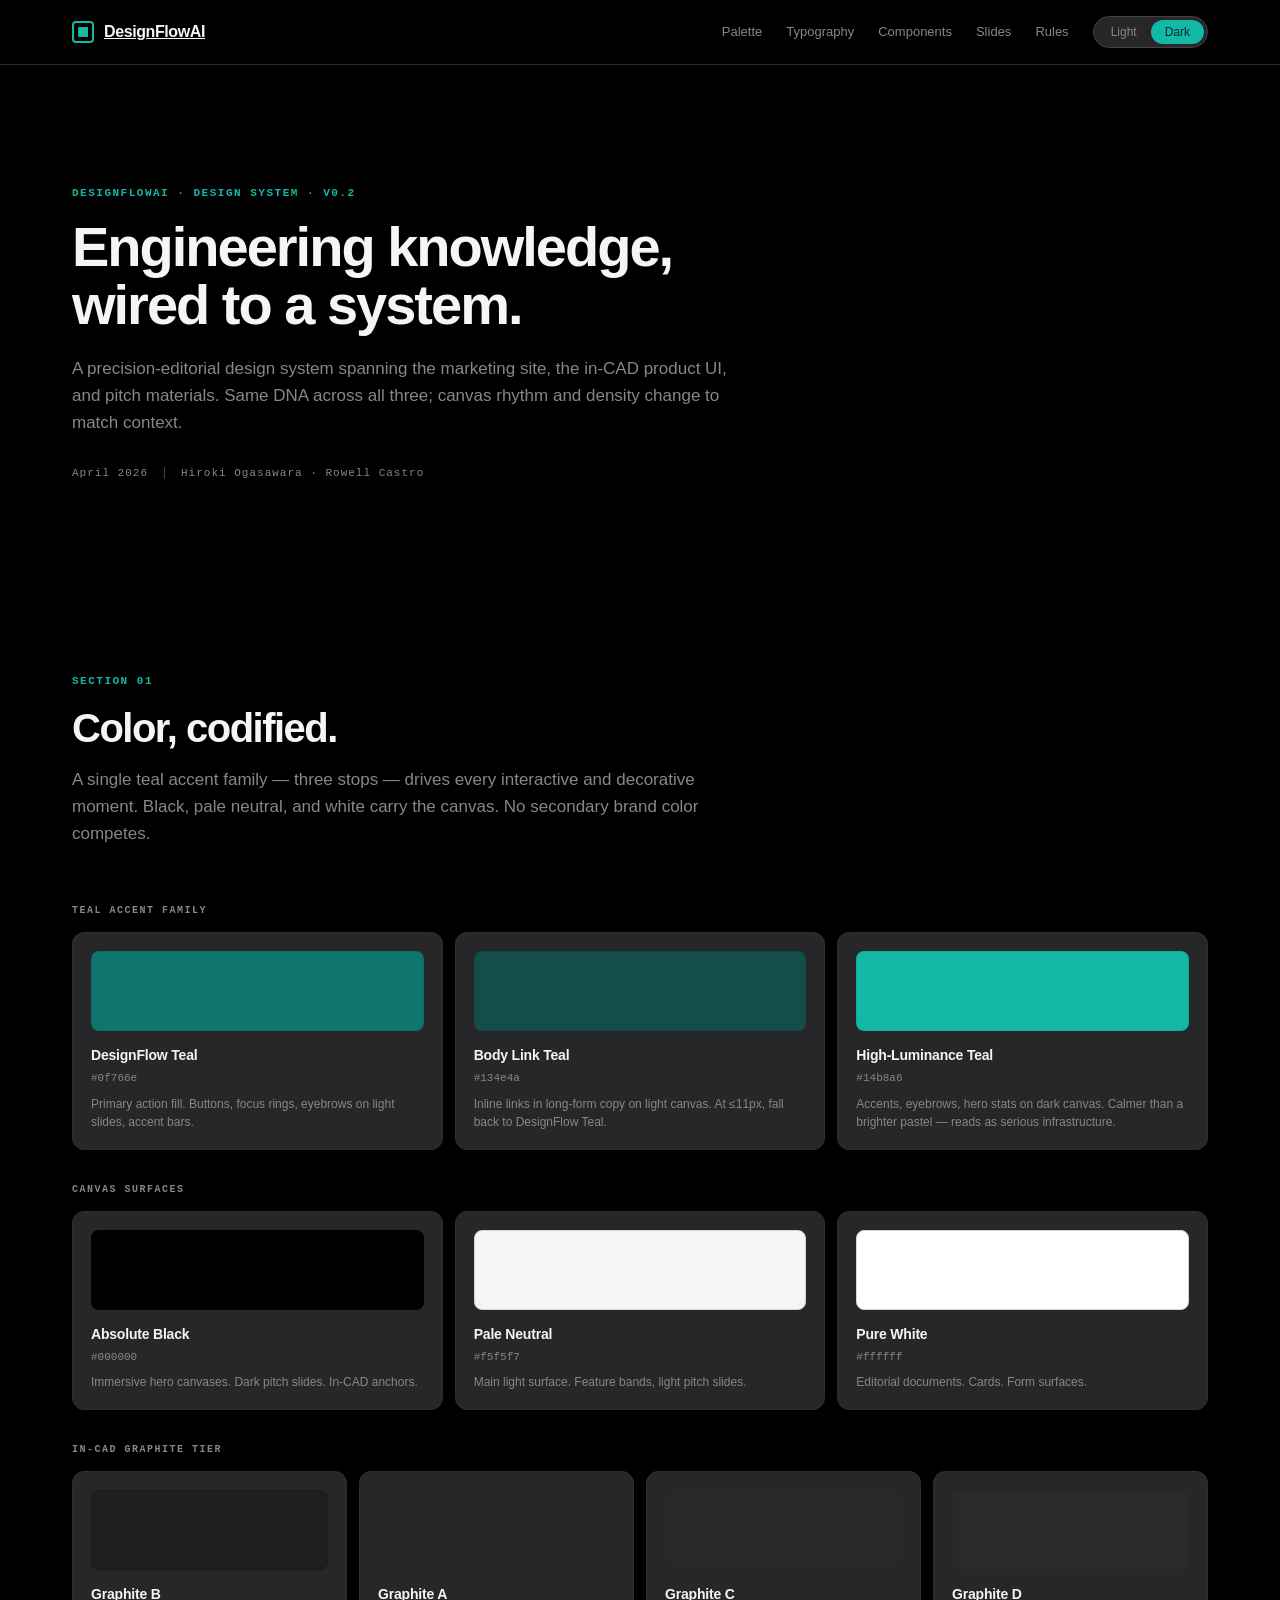
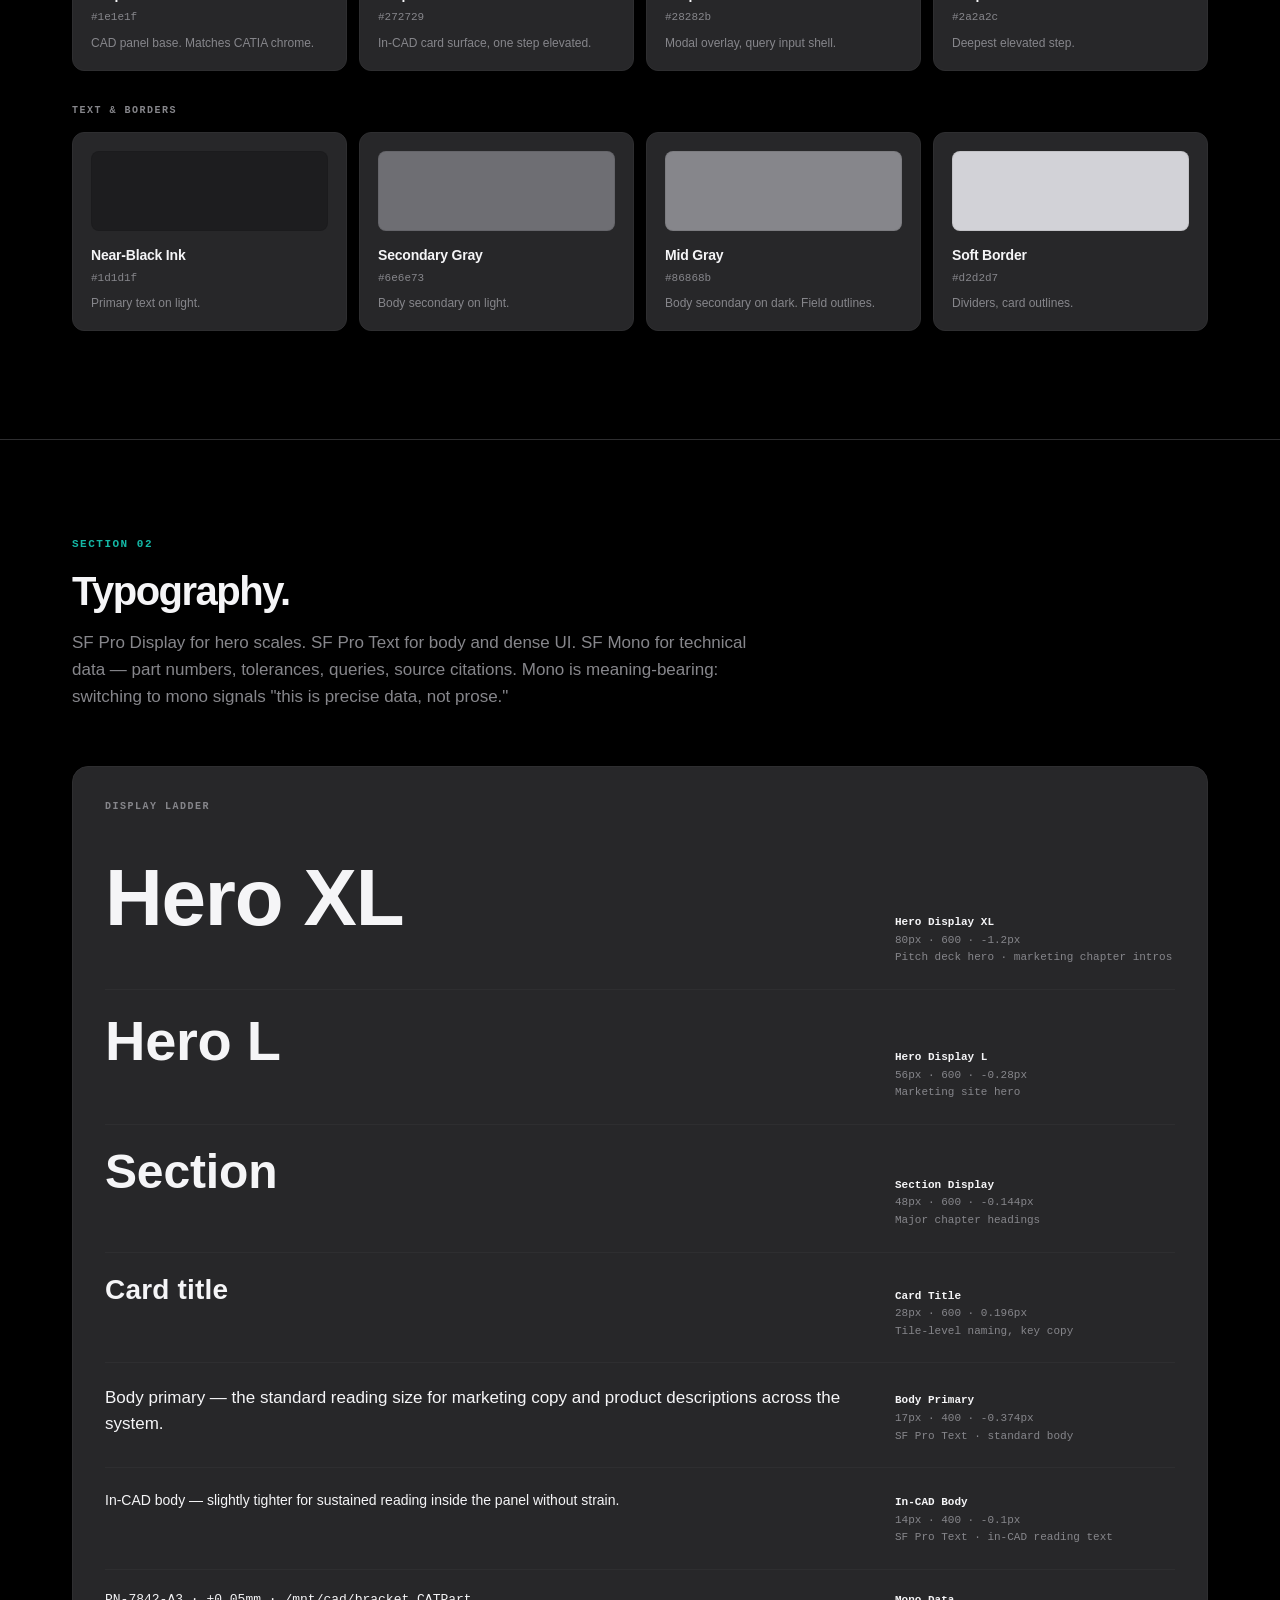
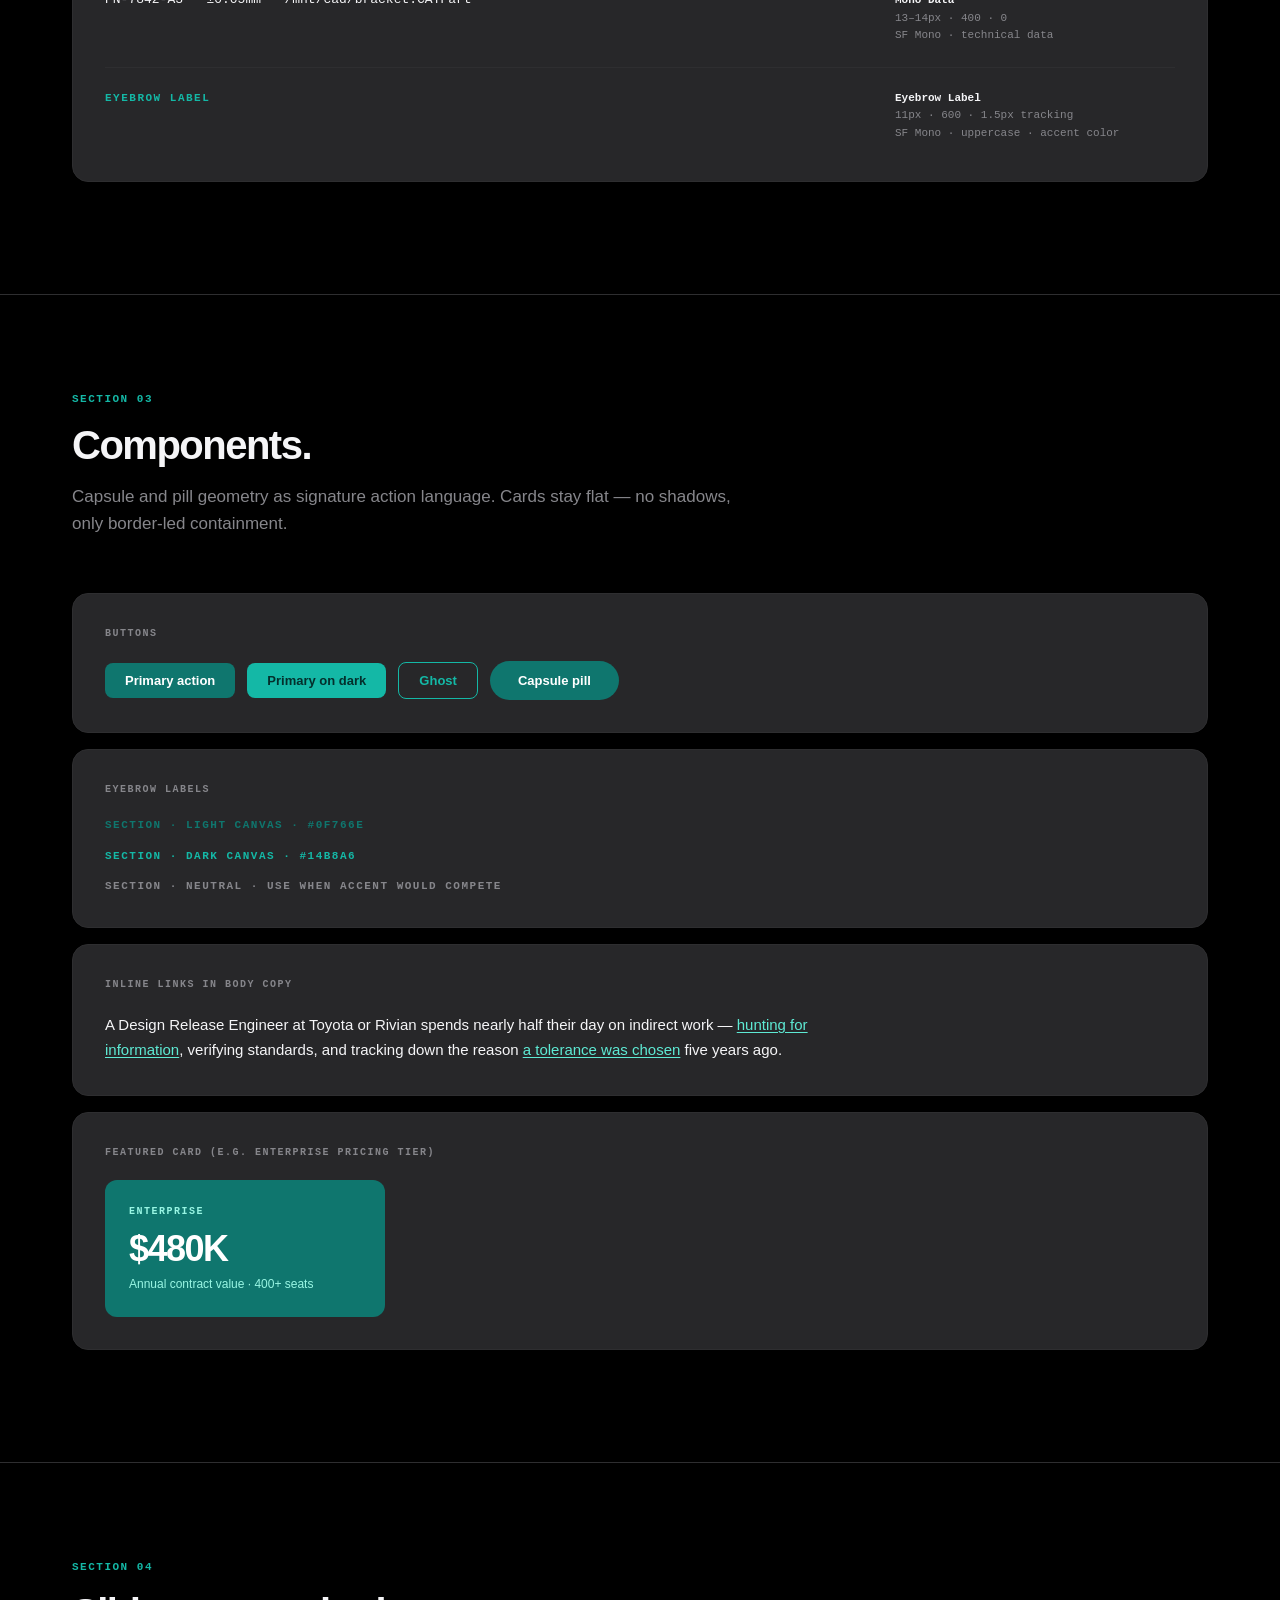
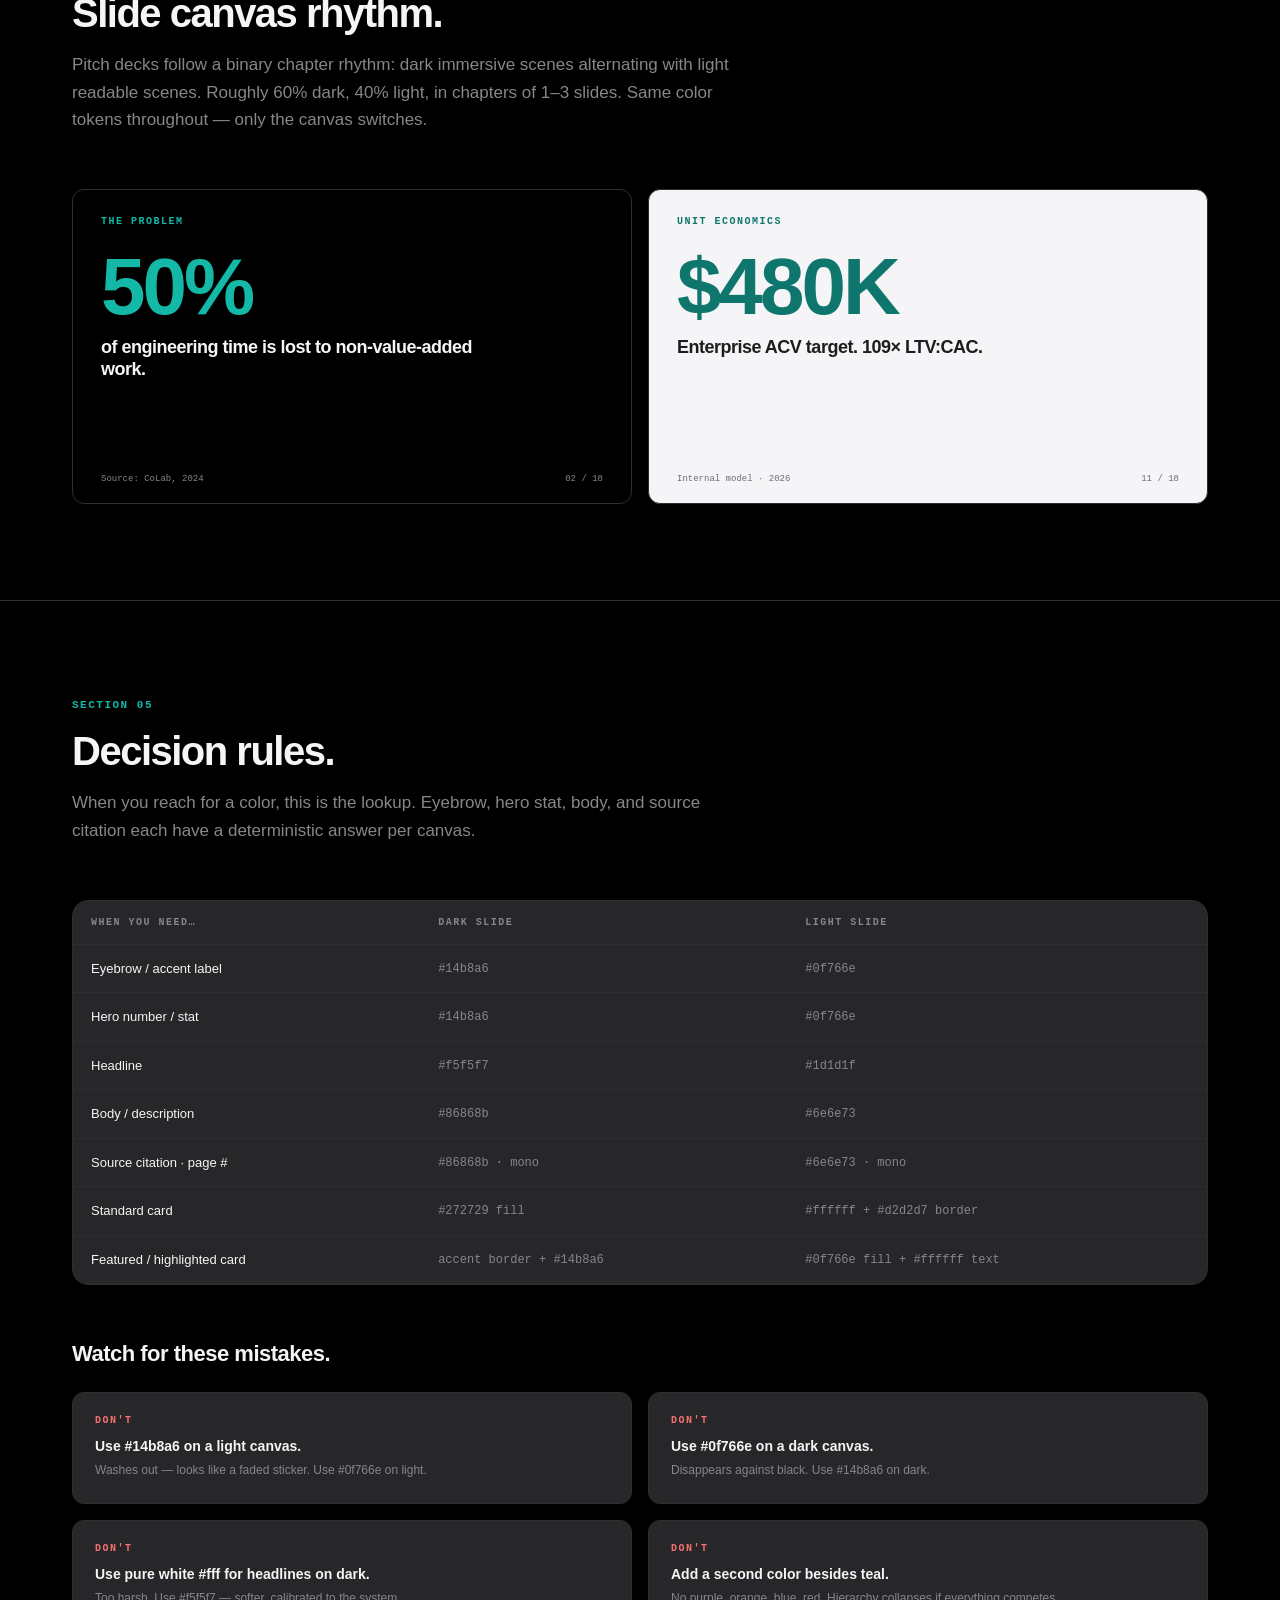
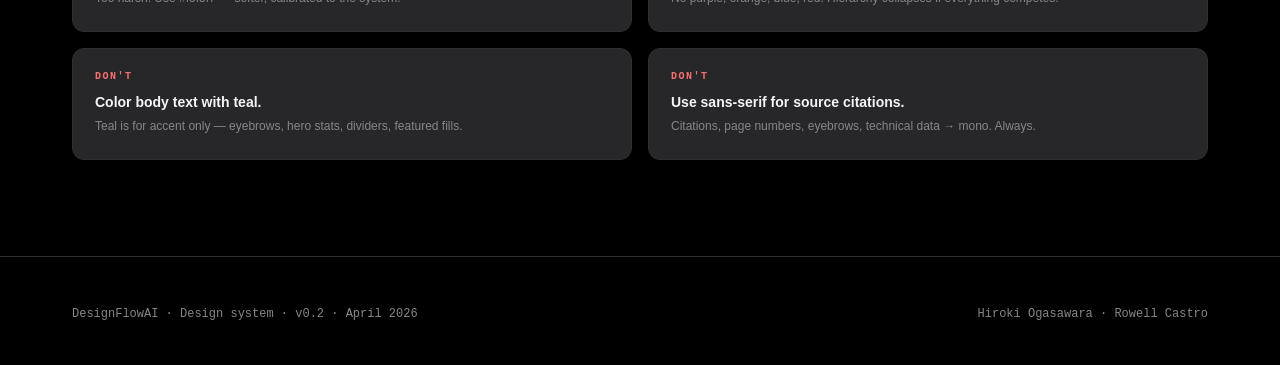
==== design.html @ 5eee9ee4 "design" ====
<!DOCTYPE html>
<html lang="en" data-theme="dark">
<head>
<meta charset="UTF-8" />
<meta name="viewport" content="width=device-width, initial-scale=1.0" />
<title>DesignFlowAI — Design System</title>
<meta name="description" content="DesignFlowAI design system v0.2 — color, typography, components." />
<style>
  /* ============================================================
     DESIGN TOKENS — all colors, fonts, surfaces in one place
     ============================================================ */
  :root {
    /* Teal accent family (locked April 2026) */
    --teal-primary: #0f766e;
    --teal-link:    #134e4a;
    --teal-high:    #14b8a6;
    --teal-deep:    #042f2c;  /* text on bright teal fills */
    --teal-tint:    #99f6e4;  /* sub-text on teal fills (dark mode) */
    --teal-tint-2:  #5eead4;  /* sub-text on teal fills (lighter) */

    /* Surfaces */
    --black:     #000000;
    --pale:      #f5f5f7;
    --white:     #ffffff;
    --ink:       #1d1d1f;

    /* Graphite tier (in-CAD, dark elevated surfaces) */
    --graphite-a: #272729;
    --graphite-b: #1e1e1f;
    --graphite-c: #28282b;
    --graphite-d: #2a2a2c;

    /* Neutrals */
    --gray-2: #6e6e73;
    --gray-3: #86868b;
    --gray-4: #d2d2d7;
    --gray-5: #424245;

    /* Status (in-CAD only) */
    --success: #16a34a;
    --warning: #d97706;
    --error:   #dc2626;

    /* Typography */
    --font-display: "SF Pro Display", "Inter", "Helvetica Neue", Helvetica, Arial, sans-serif;
    --font-text:    "SF Pro Text",    "Inter", "Helvetica Neue", Helvetica, Arial, sans-serif;
    --font-mono:    "SF Mono", "JetBrains Mono", ui-monospace, Menlo, Monaco, monospace;
  }

  /* ============================================================
     THEME — dark default, light when [data-theme="light"]
     Variables flip; everything else cascades automatically.
     ============================================================ */
  :root {
    --bg:          var(--black);
    --bg-card:     var(--graphite-a);
    --bg-elevated: var(--graphite-c);
    --text-primary:   var(--pale);
    --text-secondary: var(--gray-3);
    --text-tertiary:  #555555;
    --accent:      var(--teal-high);
    --accent-deep: var(--teal-deep);
    --border:      var(--gray-5);
    --border-soft: #2e2e30;
  }
  :root[data-theme="light"] {
    --bg:          var(--pale);
    --bg-card:     var(--white);
    --bg-elevated: var(--white);
    --text-primary:   var(--ink);
    --text-secondary: var(--gray-2);
    --text-tertiary:  #9a9a9f;
    --accent:      var(--teal-primary);
    --accent-deep: var(--white);
    --border:      var(--gray-4);
    --border-soft: #e5e5ea;
  }

  /* ============================================================
     RESET + BASE
     ============================================================ */
  * { box-sizing: border-box; margin: 0; padding: 0; }
  html { scroll-behavior: smooth; }
  body {
    font-family: var(--font-text);
    background: var(--bg);
    color: var(--text-primary);
    -webkit-font-smoothing: antialiased;
    -moz-osx-font-smoothing: grayscale;
    line-height: 1.5;
    transition: background 0.2s ease, color 0.2s ease;
  }

  /* ============================================================
     TOP NAV
     ============================================================ */
  .nav {
    position: sticky;
    top: 0;
    z-index: 50;
    background: var(--bg);
    border-bottom: 0.5px solid var(--border-soft);
    transition: background 0.2s ease, border-color 0.2s ease;
  }
  .nav-inner {
    max-width: 1200px;
    margin: 0 auto;
    padding: 16px 32px;
    display: flex;
    justify-content: space-between;
    align-items: center;
  }
  .brand {
    display: flex;
    align-items: center;
    gap: 10px;
    font-family: var(--font-display);
    font-size: 16px;
    font-weight: 600;
    color: var(--text-primary);
    letter-spacing: -0.4px;
  }
  .brand-mark {
    width: 22px;
    height: 22px;
    border: 2px solid var(--accent);
    border-radius: 4px;
    position: relative;
  }
  .brand-mark::after {
    content: "";
    position: absolute;
    inset: 4px;
    background: var(--accent);
    border-radius: 1px;
  }
  .nav-links {
    display: flex;
    gap: 24px;
    align-items: center;
  }
  .nav-link {
    font-size: 13px;
    font-weight: 500;
    color: var(--text-secondary);
    text-decoration: none;
    transition: color 0.15s ease;
  }
  .nav-link:hover { color: var(--text-primary); }

  /* Theme toggle pill */
  .theme-toggle {
    display: inline-flex;
    background: var(--bg-card);
    border: 0.5px solid var(--border);
    border-radius: 999px;
    padding: 3px;
    font-family: var(--font-text);
  }
  .theme-toggle button {
    padding: 5px 14px;
    font-size: 12px;
    font-weight: 500;
    font-family: inherit;
    background: transparent;
    border: 0;
    border-radius: 999px;
    color: var(--text-secondary);
    cursor: pointer;
    transition: background 0.15s ease, color 0.15s ease;
  }
  .theme-toggle button.active {
    background: var(--accent);
    color: var(--accent-deep);
  }

  /* ============================================================
     LAYOUT
     ============================================================ */
  .container {
    max-width: 1200px;
    margin: 0 auto;
    padding: 0 32px;
  }
  section {
    padding: 96px 0;
    border-bottom: 0.5px solid var(--border-soft);
  }
  section:last-of-type { border-bottom: 0; }

  /* ============================================================
     SECTION HEADERS
     ============================================================ */
  .eyebrow {
    font-family: var(--font-mono);
    font-size: 11px;
    font-weight: 600;
    letter-spacing: 1.5px;
    text-transform: uppercase;
    color: var(--accent);
    margin-bottom: 16px;
  }
  h1 {
    font-family: var(--font-display);
    font-size: 56px;
    font-weight: 600;
    line-height: 1.05;
    letter-spacing: -2px;
    color: var(--text-primary);
    margin-bottom: 20px;
  }
  h2 {
    font-family: var(--font-display);
    font-size: 40px;
    font-weight: 600;
    line-height: 1.1;
    letter-spacing: -1.5px;
    color: var(--text-primary);
    margin-bottom: 16px;
  }
  h3 {
    font-family: var(--font-display);
    font-size: 22px;
    font-weight: 600;
    line-height: 1.2;
    letter-spacing: -0.5px;
    color: var(--text-primary);
    margin-bottom: 12px;
  }
  .lede {
    font-size: 17px;
    line-height: 1.6;
    color: var(--text-secondary);
    max-width: 680px;
  }

  /* ============================================================
     HERO
     ============================================================ */
  .hero { padding: 120px 0 96px; }
  .hero-meta {
    display: flex;
    gap: 16px;
    align-items: center;
    margin-top: 28px;
    font-family: var(--font-mono);
    font-size: 11px;
    color: var(--text-secondary);
    letter-spacing: 1px;
  }
  .hero-meta-divider {
    width: 1px;
    height: 12px;
    background: var(--border);
  }

  /* ============================================================
     COLOR SWATCHES
     ============================================================ */
  .swatch-grid {
    display: grid;
    grid-template-columns: repeat(3, 1fr);
    gap: 12px;
    margin-bottom: 12px;
  }
  .swatch-grid.cols-2 { grid-template-columns: repeat(2, 1fr); }
  .swatch-grid.cols-4 { grid-template-columns: repeat(4, 1fr); }

  .swatch {
    border: 0.5px solid var(--border-soft);
    border-radius: 12px;
    padding: 18px;
    background: var(--bg-card);
  }
  .swatch-color {
    width: 100%;
    height: 80px;
    border-radius: 8px;
    margin-bottom: 14px;
    border: 0.5px solid rgba(0, 0, 0, 0.08);
  }
  .swatch-name {
    font-family: var(--font-display);
    font-size: 14px;
    font-weight: 600;
    color: var(--text-primary);
    margin-bottom: 4px;
    letter-spacing: -0.2px;
  }
  .swatch-hex {
    font-family: var(--font-mono);
    font-size: 11px;
    color: var(--text-secondary);
    margin-bottom: 8px;
  }
  .swatch-role {
    font-size: 12px;
    color: var(--text-secondary);
    line-height: 1.5;
  }

  .swatch-group-label {
    font-family: var(--font-mono);
    font-size: 10px;
    font-weight: 600;
    letter-spacing: 1.5px;
    color: var(--text-secondary);
    text-transform: uppercase;
    margin: 32px 0 14px;
  }
  .swatch-group-label:first-of-type { margin-top: 0; }

  /* ============================================================
     TYPOGRAPHY LADDER
     ============================================================ */
  .type-row {
    display: grid;
    grid-template-columns: 1fr 280px;
    gap: 32px;
    align-items: baseline;
    padding: 22px 0;
    border-bottom: 0.5px solid var(--border-soft);
  }
  .type-row:last-child { border-bottom: 0; }
  .type-sample {
    font-family: var(--font-display);
    color: var(--text-primary);
    line-height: 1.05;
  }
  .type-sample.text-family { font-family: var(--font-text); line-height: 1.5; }
  .type-sample.mono { font-family: var(--font-mono); }
  .type-meta {
    font-family: var(--font-mono);
    font-size: 11px;
    color: var(--text-secondary);
    line-height: 1.6;
  }
  .type-meta strong {
    color: var(--text-primary);
    font-weight: 600;
  }

  /* ============================================================
     COMPONENT EXAMPLES
     ============================================================ */
  .demo-card {
    background: var(--bg-card);
    border: 0.5px solid var(--border-soft);
    border-radius: 16px;
    padding: 32px;
    margin-bottom: 16px;
  }
  .demo-label {
    font-family: var(--font-mono);
    font-size: 10px;
    font-weight: 600;
    letter-spacing: 1.5px;
    color: var(--text-secondary);
    text-transform: uppercase;
    margin-bottom: 20px;
  }

  /* Buttons */
  .btn-row {
    display: flex;
    gap: 12px;
    flex-wrap: wrap;
    align-items: center;
  }
  .btn {
    font-family: var(--font-text);
    font-size: 13px;
    font-weight: 600;
    padding: 10px 20px;
    border-radius: 8px;
    border: 0;
    cursor: pointer;
    transition: opacity 0.15s ease, transform 0.1s ease;
  }
  .btn:active { transform: scale(0.98); }
  .btn-primary {
    background: var(--teal-primary);
    color: var(--white);
  }
  .btn-primary-dark {
    background: var(--teal-high);
    color: var(--teal-deep);
  }
  .btn-ghost {
    background: transparent;
    color: var(--accent);
    border: 1px solid var(--accent);
  }
  .btn-pill {
    background: var(--teal-primary);
    color: var(--white);
    border-radius: 999px;
    padding: 12px 28px;
  }

  /* Eyebrow examples */
  .eyebrow-demo {
    font-family: var(--font-mono);
    font-size: 11px;
    font-weight: 600;
    letter-spacing: 1.5px;
    text-transform: uppercase;
  }

  /* Link examples */
  .link-demo {
    color: var(--teal-link);
    text-decoration: underline;
    text-decoration-thickness: 1px;
    text-underline-offset: 2px;
  }
  :root[data-theme="dark"] .link-demo {
    color: var(--teal-tint-2);
  }

  /* Featured card */
  .feature-card {
    background: var(--teal-primary);
    color: var(--white);
    border-radius: 12px;
    padding: 24px;
  }
  .feature-card .feature-card-label {
    font-family: var(--font-mono);
    font-size: 10px;
    font-weight: 600;
    letter-spacing: 1.5px;
    color: var(--teal-tint);
    margin-bottom: 12px;
    text-transform: uppercase;
  }
  .feature-card .feature-card-stat {
    font-family: var(--font-display);
    font-size: 36px;
    font-weight: 600;
    letter-spacing: -1.5px;
    line-height: 1;
    margin-bottom: 8px;
  }
  .feature-card .feature-card-sub {
    font-size: 12px;
    color: var(--teal-tint);
  }

  /* ============================================================
     SLIDE TEMPLATES (mini 16:9 mockups)
     ============================================================ */
  .slide-grid {
    display: grid;
    grid-template-columns: 1fr 1fr;
    gap: 16px;
  }
  .slide {
    aspect-ratio: 16 / 9;
    border-radius: 12px;
    padding: 24px 28px;
    position: relative;
    box-sizing: border-box;
    border: 0.5px solid var(--border-soft);
  }
  .slide-dark { background: var(--black); }
  .slide-light { background: var(--pale); }
  .slide-eyebrow {
    font-family: var(--font-mono);
    font-size: 10px;
    font-weight: 600;
    letter-spacing: 1.5px;
    text-transform: uppercase;
  }
  .slide-dark .slide-eyebrow { color: var(--teal-high); }
  .slide-light .slide-eyebrow { color: var(--teal-primary); }
  .slide-stat {
    font-family: var(--font-display);
    font-size: 80px;
    font-weight: 600;
    letter-spacing: -3px;
    line-height: 1;
    margin: 18px 0 0;
  }
  .slide-dark .slide-stat { color: var(--teal-high); }
  .slide-light .slide-stat { color: var(--teal-primary); }
  .slide-headline {
    font-family: var(--font-display);
    font-size: 18px;
    font-weight: 600;
    letter-spacing: -0.5px;
    line-height: 1.2;
    margin-top: 10px;
    max-width: 75%;
  }
  .slide-dark .slide-headline { color: var(--pale); }
  .slide-light .slide-headline { color: var(--ink); }
  .slide-source {
    position: absolute;
    bottom: 16px;
    left: 28px;
    font-family: var(--font-mono);
    font-size: 9px;
  }
  .slide-page {
    position: absolute;
    bottom: 16px;
    right: 28px;
    font-family: var(--font-mono);
    font-size: 9px;
  }
  .slide-dark .slide-source, .slide-dark .slide-page { color: var(--gray-3); }
  .slide-light .slide-source, .slide-light .slide-page { color: var(--gray-2); }

  /* ============================================================
     RULES TABLE
     ============================================================ */
  .rules-table {
    width: 100%;
    border-collapse: collapse;
    font-size: 13px;
  }
  .rules-table th, .rules-table td {
    text-align: left;
    padding: 14px 18px;
    border-bottom: 0.5px solid var(--border-soft);
  }
  .rules-table th {
    font-family: var(--font-mono);
    font-size: 10px;
    font-weight: 600;
    letter-spacing: 1.5px;
    text-transform: uppercase;
    color: var(--text-secondary);
  }
  .rules-table td {
    color: var(--text-primary);
  }
  .rules-table .mono-cell {
    font-family: var(--font-mono);
    font-size: 12px;
    color: var(--text-secondary);
  }

  /* ============================================================
     DOS / DONTS
     ============================================================ */
  .rules-grid {
    display: grid;
    grid-template-columns: 1fr 1fr;
    gap: 16px;
  }
  .rule-card {
    background: var(--bg-card);
    border: 0.5px solid var(--border-soft);
    border-radius: 12px;
    padding: 20px 22px;
  }
  .rule-card .rule-tag {
    font-family: var(--font-mono);
    font-size: 10px;
    font-weight: 600;
    letter-spacing: 1.5px;
    text-transform: uppercase;
    margin-bottom: 8px;
  }
  .rule-card.do .rule-tag { color: var(--teal-primary); }
  :root[data-theme="dark"] .rule-card.do .rule-tag { color: var(--teal-high); }
  .rule-card.dont .rule-tag { color: #dc2626; }
  :root[data-theme="dark"] .rule-card.dont .rule-tag { color: #f87171; }
  .rule-card p {
    color: var(--text-primary);
    font-size: 14px;
    line-height: 1.5;
    font-weight: 600;
    margin-bottom: 4px;
  }
  .rule-card .rule-detail {
    color: var(--text-secondary);
    font-size: 12px;
    line-height: 1.5;
    font-weight: 400;
  }

  /* ============================================================
     FOOTER
     ============================================================ */
  footer {
    padding: 48px 0;
    border-top: 0.5px solid var(--border-soft);
    margin-top: 0;
  }
  .footer-row {
    display: flex;
    justify-content: space-between;
    align-items: center;
    font-size: 12px;
    color: var(--text-secondary);
    font-family: var(--font-mono);
  }

  /* ============================================================
     RESPONSIVE
     ============================================================ */
  @media (max-width: 720px) {
    h1 { font-size: 36px; letter-spacing: -1.2px; }
    h2 { font-size: 28px; letter-spacing: -1px; }
    .container { padding: 0 20px; }
    section { padding: 64px 0; }
    .hero { padding: 64px 0; }
    .nav-links { display: none; }
    .swatch-grid, .swatch-grid.cols-4 { grid-template-columns: repeat(2, 1fr); }
    .type-row { grid-template-columns: 1fr; gap: 8px; }
    .slide-grid { grid-template-columns: 1fr; }
    .rules-grid { grid-template-columns: 1fr; }
  }
</style>
</head>
<body>

<!-- =========================================================
     NAV
     ========================================================= -->
<nav class="nav">
  <div class="nav-inner">
    <a href="#" class="brand">
      <span class="brand-mark"></span>
      <span>DesignFlowAI</span>
    </a>
    <div class="nav-links">
      <a href="#palette" class="nav-link">Palette</a>
      <a href="#typography" class="nav-link">Typography</a>
      <a href="#components" class="nav-link">Components</a>
      <a href="#slides" class="nav-link">Slides</a>
      <a href="#rules" class="nav-link">Rules</a>
      <div class="theme-toggle" role="tablist" aria-label="Theme">
        <button id="btn-light" type="button" aria-label="Light theme">Light</button>
        <button id="btn-dark" type="button" class="active" aria-label="Dark theme">Dark</button>
      </div>
    </div>
  </div>
</nav>

<!-- =========================================================
     HERO
     ========================================================= -->
<header class="hero">
  <div class="container">
    <div class="eyebrow">DesignFlowAI · Design system · v0.2</div>
    <h1>Engineering knowledge,<br />wired to a system.</h1>
    <p class="lede">A precision-editorial design system spanning the marketing site, the in-CAD product UI, and pitch materials. Same DNA across all three; canvas rhythm and density change to match context.</p>
    <div class="hero-meta">
      <span>April 2026</span>
      <span class="hero-meta-divider"></span>
      <span>Hiroki Ogasawara · Rowell Castro</span>
    </div>
  </div>
</header>

<!-- =========================================================
     PALETTE
     ========================================================= -->
<section id="palette">
  <div class="container">
    <div class="eyebrow">Section 01</div>
    <h2>Color, codified.</h2>
    <p class="lede" style="margin-bottom: 56px;">A single teal accent family — three stops — drives every interactive and decorative moment. Black, pale neutral, and white carry the canvas. No secondary brand color competes.</p>

    <div class="swatch-group-label">Teal accent family</div>
    <div class="swatch-grid">
      <div class="swatch">
        <div class="swatch-color" style="background: #0f766e;"></div>
        <div class="swatch-name">DesignFlow Teal</div>
        <div class="swatch-hex">#0f766e</div>
        <div class="swatch-role">Primary action fill. Buttons, focus rings, eyebrows on light slides, accent bars.</div>
      </div>
      <div class="swatch">
        <div class="swatch-color" style="background: #134e4a;"></div>
        <div class="swatch-name">Body Link Teal</div>
        <div class="swatch-hex">#134e4a</div>
        <div class="swatch-role">Inline links in long-form copy on light canvas. At ≤11px, fall back to DesignFlow Teal.</div>
      </div>
      <div class="swatch">
        <div class="swatch-color" style="background: #14b8a6;"></div>
        <div class="swatch-name">High-Luminance Teal</div>
        <div class="swatch-hex">#14b8a6</div>
        <div class="swatch-role">Accents, eyebrows, hero stats on dark canvas. Calmer than a brighter pastel — reads as serious infrastructure.</div>
      </div>
    </div>

    <div class="swatch-group-label">Canvas surfaces</div>
    <div class="swatch-grid">
      <div class="swatch">
        <div class="swatch-color" style="background: #000000;"></div>
        <div class="swatch-name">Absolute Black</div>
        <div class="swatch-hex">#000000</div>
        <div class="swatch-role">Immersive hero canvases. Dark pitch slides. In-CAD anchors.</div>
      </div>
      <div class="swatch">
        <div class="swatch-color" style="background: #f5f5f7; border: 0.5px solid #d2d2d7;"></div>
        <div class="swatch-name">Pale Neutral</div>
        <div class="swatch-hex">#f5f5f7</div>
        <div class="swatch-role">Main light surface. Feature bands, light pitch slides.</div>
      </div>
      <div class="swatch">
        <div class="swatch-color" style="background: #ffffff; border: 0.5px solid #d2d2d7;"></div>
        <div class="swatch-name">Pure White</div>
        <div class="swatch-hex">#ffffff</div>
        <div class="swatch-role">Editorial documents. Cards. Form surfaces.</div>
      </div>
    </div>

    <div class="swatch-group-label">In-CAD graphite tier</div>
    <div class="swatch-grid cols-4">
      <div class="swatch">
        <div class="swatch-color" style="background: #1e1e1f;"></div>
        <div class="swatch-name">Graphite B</div>
        <div class="swatch-hex">#1e1e1f</div>
        <div class="swatch-role">CAD panel base. Matches CATIA chrome.</div>
      </div>
      <div class="swatch">
        <div class="swatch-color" style="background: #272729;"></div>
        <div class="swatch-name">Graphite A</div>
        <div class="swatch-hex">#272729</div>
        <div class="swatch-role">In-CAD card surface, one step elevated.</div>
      </div>
      <div class="swatch">
        <div class="swatch-color" style="background: #28282b;"></div>
        <div class="swatch-name">Graphite C</div>
        <div class="swatch-hex">#28282b</div>
        <div class="swatch-role">Modal overlay, query input shell.</div>
      </div>
      <div class="swatch">
        <div class="swatch-color" style="background: #2a2a2c;"></div>
        <div class="swatch-name">Graphite D</div>
        <div class="swatch-hex">#2a2a2c</div>
        <div class="swatch-role">Deepest elevated step.</div>
      </div>
    </div>

    <div class="swatch-group-label">Text & borders</div>
    <div class="swatch-grid cols-4">
      <div class="swatch">
        <div class="swatch-color" style="background: #1d1d1f;"></div>
        <div class="swatch-name">Near-Black Ink</div>
        <div class="swatch-hex">#1d1d1f</div>
        <div class="swatch-role">Primary text on light.</div>
      </div>
      <div class="swatch">
        <div class="swatch-color" style="background: #6e6e73;"></div>
        <div class="swatch-name">Secondary Gray</div>
        <div class="swatch-hex">#6e6e73</div>
        <div class="swatch-role">Body secondary on light.</div>
      </div>
      <div class="swatch">
        <div class="swatch-color" style="background: #86868b;"></div>
        <div class="swatch-name">Mid Gray</div>
        <div class="swatch-hex">#86868b</div>
        <div class="swatch-role">Body secondary on dark. Field outlines.</div>
      </div>
      <div class="swatch">
        <div class="swatch-color" style="background: #d2d2d7;"></div>
        <div class="swatch-name">Soft Border</div>
        <div class="swatch-hex">#d2d2d7</div>
        <div class="swatch-role">Dividers, card outlines.</div>
      </div>
    </div>

  </div>
</section>

<!-- =========================================================
     TYPOGRAPHY
     ========================================================= -->
<section id="typography">
  <div class="container">
    <div class="eyebrow">Section 02</div>
    <h2>Typography.</h2>
    <p class="lede" style="margin-bottom: 56px;">SF Pro Display for hero scales. SF Pro Text for body and dense UI. SF Mono for technical data — part numbers, tolerances, queries, source citations. Mono is meaning-bearing: switching to mono signals "this is precise data, not prose."</p>

    <div class="demo-card" style="padding: 0;">
      <div style="padding: 32px 32px 0;">
        <div class="demo-label">Display ladder</div>
      </div>
      <div style="padding: 0 32px 16px;">

        <div class="type-row">
          <div class="type-sample" style="font-size: 80px; font-weight: 600; letter-spacing: -1.2px;">Hero XL</div>
          <div class="type-meta"><strong>Hero Display XL</strong><br>80px · 600 · -1.2px<br>Pitch deck hero · marketing chapter intros</div>
        </div>

        <div class="type-row">
          <div class="type-sample" style="font-size: 56px; font-weight: 600; letter-spacing: -0.28px;">Hero L</div>
          <div class="type-meta"><strong>Hero Display L</strong><br>56px · 600 · -0.28px<br>Marketing site hero</div>
        </div>

        <div class="type-row">
          <div class="type-sample" style="font-size: 48px; font-weight: 600; letter-spacing: -0.144px;">Section</div>
          <div class="type-meta"><strong>Section Display</strong><br>48px · 600 · -0.144px<br>Major chapter headings</div>
        </div>

        <div class="type-row">
          <div class="type-sample" style="font-size: 28px; font-weight: 600; letter-spacing: 0.196px;">Card title</div>
          <div class="type-meta"><strong>Card Title</strong><br>28px · 600 · 0.196px<br>Tile-level naming, key copy</div>
        </div>

        <div class="type-row">
          <div class="type-sample text-family" style="font-size: 17px; font-weight: 400;">Body primary — the standard reading size for marketing copy and product descriptions across the system.</div>
          <div class="type-meta"><strong>Body Primary</strong><br>17px · 400 · -0.374px<br>SF Pro Text · standard body</div>
        </div>

        <div class="type-row">
          <div class="type-sample text-family" style="font-size: 14px; font-weight: 400;">In-CAD body — slightly tighter for sustained reading inside the panel without strain.</div>
          <div class="type-meta"><strong>In-CAD Body</strong><br>14px · 400 · -0.1px<br>SF Pro Text · in-CAD reading text</div>
        </div>

        <div class="type-row">
          <div class="type-sample mono" style="font-size: 13px;">PN-7842-A3 · ±0.05mm · /mnt/cad/bracket.CATPart</div>
          <div class="type-meta"><strong>Mono Data</strong><br>13–14px · 400 · 0<br>SF Mono · technical data</div>
        </div>

        <div class="type-row">
          <div class="type-sample mono" style="font-size: 11px; font-weight: 600; letter-spacing: 1.5px; text-transform: uppercase; color: var(--accent);">EYEBROW LABEL</div>
          <div class="type-meta"><strong>Eyebrow Label</strong><br>11px · 600 · 1.5px tracking<br>SF Mono · uppercase · accent color</div>
        </div>

      </div>
    </div>

  </div>
</section>

<!-- =========================================================
     COMPONENTS
     ========================================================= -->
<section id="components">
  <div class="container">
    <div class="eyebrow">Section 03</div>
    <h2>Components.</h2>
    <p class="lede" style="margin-bottom: 56px;">Capsule and pill geometry as signature action language. Cards stay flat — no shadows, only border-led containment.</p>

    <div class="demo-card">
      <div class="demo-label">Buttons</div>
      <div class="btn-row">
        <button class="btn btn-primary">Primary action</button>
        <button class="btn btn-primary-dark">Primary on dark</button>
        <button class="btn btn-ghost">Ghost</button>
        <button class="btn btn-pill">Capsule pill</button>
      </div>
    </div>

    <div class="demo-card">
      <div class="demo-label">Eyebrow labels</div>
      <div style="display: flex; flex-direction: column; gap: 14px;">
        <div class="eyebrow-demo" style="color: var(--teal-primary);">SECTION · LIGHT CANVAS · #0F766E</div>
        <div class="eyebrow-demo" style="color: var(--teal-high);">SECTION · DARK CANVAS · #14B8A6</div>
        <div class="eyebrow-demo" style="color: var(--text-secondary);">SECTION · NEUTRAL · USE WHEN ACCENT WOULD COMPETE</div>
      </div>
    </div>

    <div class="demo-card">
      <div class="demo-label">Inline links in body copy</div>
      <p style="font-size: 15px; color: var(--text-primary); line-height: 1.7; max-width: 720px;">A Design Release Engineer at Toyota or Rivian spends nearly half their day on indirect work — <a href="#" class="link-demo">hunting for information</a>, verifying standards, and tracking down the reason <a href="#" class="link-demo">a tolerance was chosen</a> five years ago.</p>
    </div>

    <div class="demo-card">
      <div class="demo-label">Featured card (e.g. enterprise pricing tier)</div>
      <div style="max-width: 280px;">
        <div class="feature-card">
          <div class="feature-card-label">ENTERPRISE</div>
          <div class="feature-card-stat">$480K</div>
          <div class="feature-card-sub">Annual contract value · 400+ seats</div>
        </div>
      </div>
    </div>

  </div>
</section>

<!-- =========================================================
     SLIDE TEMPLATES
     ========================================================= -->
<section id="slides">
  <div class="container">
    <div class="eyebrow">Section 04</div>
    <h2>Slide canvas rhythm.</h2>
    <p class="lede" style="margin-bottom: 56px;">Pitch decks follow a binary chapter rhythm: dark immersive scenes alternating with light readable scenes. Roughly 60% dark, 40% light, in chapters of 1–3 slides. Same color tokens throughout — only the canvas switches.</p>

    <div class="slide-grid">
      <div class="slide slide-dark">
        <div class="slide-eyebrow">THE PROBLEM</div>
        <div class="slide-stat">50%</div>
        <div class="slide-headline">of engineering time is lost to non-value-added work.</div>
        <div class="slide-source">Source: CoLab, 2024</div>
        <div class="slide-page">02 / 18</div>
      </div>

      <div class="slide slide-light">
        <div class="slide-eyebrow">UNIT ECONOMICS</div>
        <div class="slide-stat">$480K</div>
        <div class="slide-headline">Enterprise ACV target. 109× LTV:CAC.</div>
        <div class="slide-source">Internal model · 2026</div>
        <div class="slide-page">11 / 18</div>
      </div>
    </div>

  </div>
</section>

<!-- =========================================================
     QUICK RULES TABLE
     ========================================================= -->
<section id="rules">
  <div class="container">
    <div class="eyebrow">Section 05</div>
    <h2>Decision rules.</h2>
    <p class="lede" style="margin-bottom: 56px;">When you reach for a color, this is the lookup. Eyebrow, hero stat, body, and source citation each have a deterministic answer per canvas.</p>

    <div class="demo-card" style="padding: 0; overflow: hidden;">
      <table class="rules-table">
        <thead>
          <tr>
            <th>When you need…</th>
            <th>Dark slide</th>
            <th>Light slide</th>
          </tr>
        </thead>
        <tbody>
          <tr><td>Eyebrow / accent label</td><td class="mono-cell">#14b8a6</td><td class="mono-cell">#0f766e</td></tr>
          <tr><td>Hero number / stat</td><td class="mono-cell">#14b8a6</td><td class="mono-cell">#0f766e</td></tr>
          <tr><td>Headline</td><td class="mono-cell">#f5f5f7</td><td class="mono-cell">#1d1d1f</td></tr>
          <tr><td>Body / description</td><td class="mono-cell">#86868b</td><td class="mono-cell">#6e6e73</td></tr>
          <tr><td>Source citation · page #</td><td class="mono-cell">#86868b · mono</td><td class="mono-cell">#6e6e73 · mono</td></tr>
          <tr><td>Standard card</td><td class="mono-cell">#272729 fill</td><td class="mono-cell">#ffffff + #d2d2d7 border</td></tr>
          <tr><td>Featured / highlighted card</td><td class="mono-cell">accent border + #14b8a6</td><td class="mono-cell">#0f766e fill + #ffffff text</td></tr>
        </tbody>
      </table>
    </div>

    <h3 style="margin-top: 56px; margin-bottom: 24px;">Watch for these mistakes.</h3>
    <div class="rules-grid">
      <div class="rule-card dont">
        <div class="rule-tag">Don't</div>
        <p>Use #14b8a6 on a light canvas.</p>
        <p class="rule-detail">Washes out — looks like a faded sticker. Use #0f766e on light.</p>
      </div>
      <div class="rule-card dont">
        <div class="rule-tag">Don't</div>
        <p>Use #0f766e on a dark canvas.</p>
        <p class="rule-detail">Disappears against black. Use #14b8a6 on dark.</p>
      </div>
      <div class="rule-card dont">
        <div class="rule-tag">Don't</div>
        <p>Use pure white #fff for headlines on dark.</p>
        <p class="rule-detail">Too harsh. Use #f5f5f7 — softer, calibrated to the system.</p>
      </div>
      <div class="rule-card dont">
        <div class="rule-tag">Don't</div>
        <p>Add a second color besides teal.</p>
        <p class="rule-detail">No purple, orange, blue, red. Hierarchy collapses if everything competes.</p>
      </div>
      <div class="rule-card dont">
        <div class="rule-tag">Don't</div>
        <p>Color body text with teal.</p>
        <p class="rule-detail">Teal is for accent only — eyebrows, hero stats, dividers, featured fills.</p>
      </div>
      <div class="rule-card dont">
        <div class="rule-tag">Don't</div>
        <p>Use sans-serif for source citations.</p>
        <p class="rule-detail">Citations, page numbers, eyebrows, technical data → mono. Always.</p>
      </div>
    </div>

  </div>
</section>

<!-- =========================================================
     FOOTER
     ========================================================= -->
<footer>
  <div class="container">
    <div class="footer-row">
      <span>DesignFlowAI · Design system · v0.2 · April 2026</span>
      <span>Hiroki Ogasawara · Rowell Castro</span>
    </div>
  </div>
</footer>

<script>
  // Theme toggle
  (function () {
    const root = document.documentElement;
    const btnLight = document.getElementById('btn-light');
    const btnDark = document.getElementById('btn-dark');
    function setTheme(theme) {
      root.setAttribute('data-theme', theme);
      btnLight.classList.toggle('active', theme === 'light');
      btnDark.classList.toggle('active', theme === 'dark');
      try { localStorage.setItem('dfai-theme', theme); } catch (e) {}
    }
    btnLight.addEventListener('click', function () { setTheme('light'); });
    btnDark.addEventListener('click', function () { setTheme('dark'); });
    // Restore saved preference
    try {
      const saved = localStorage.getItem('dfai-theme');
      if (saved === 'light' || saved === 'dark') setTheme(saved);
    } catch (e) {}
  })();
</script>

</body>
</html>
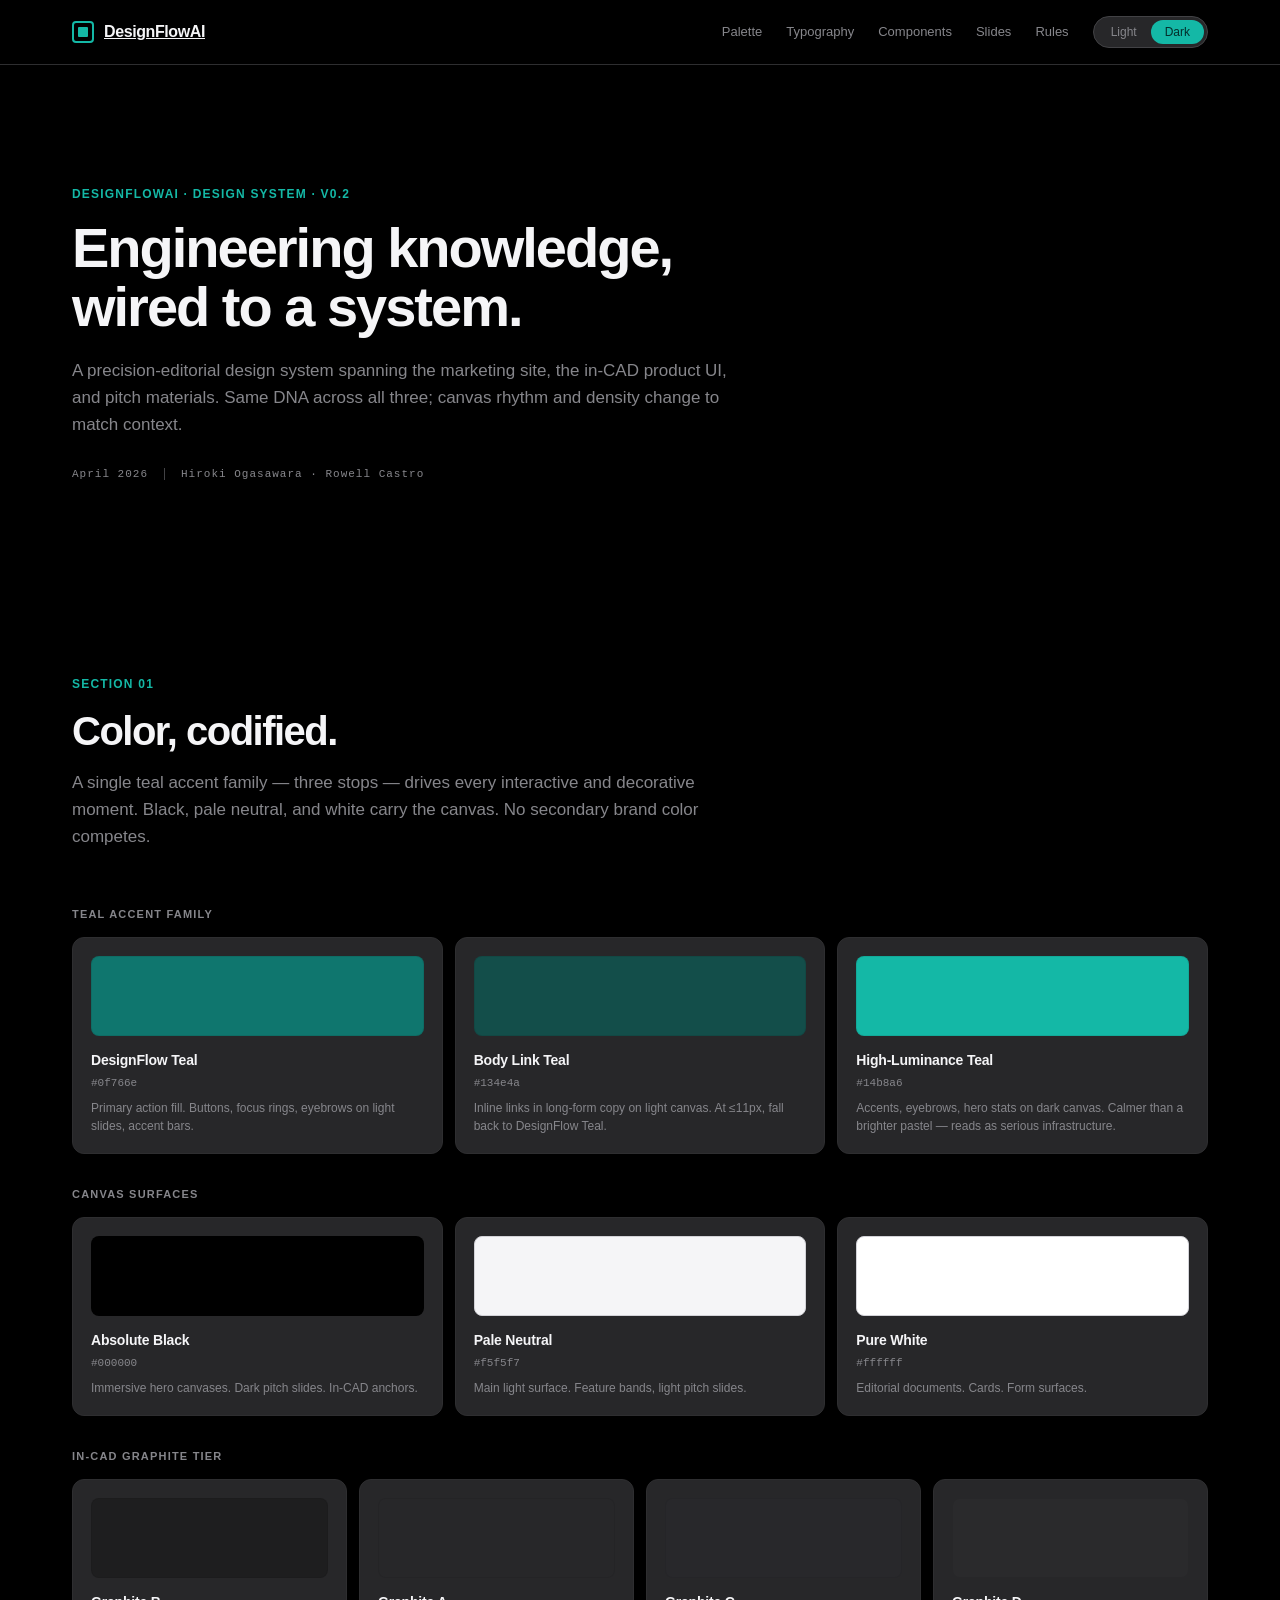
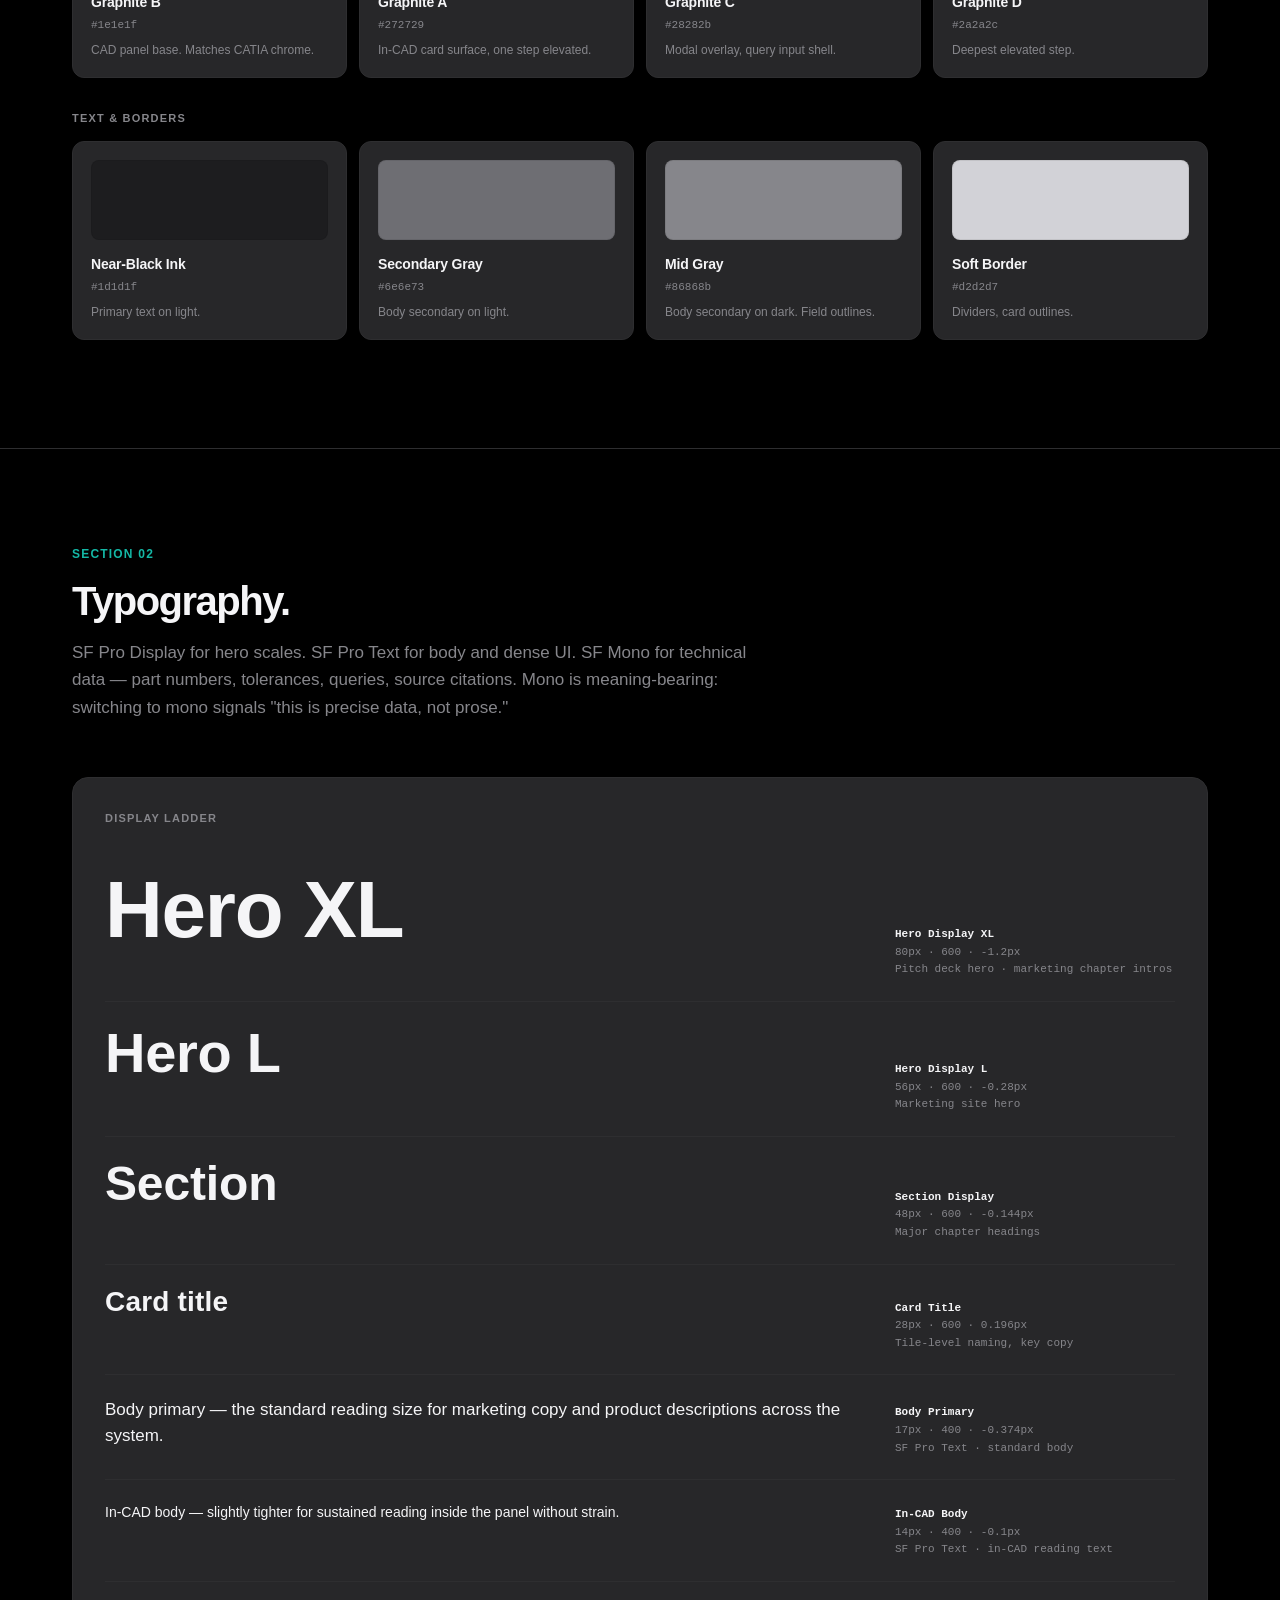
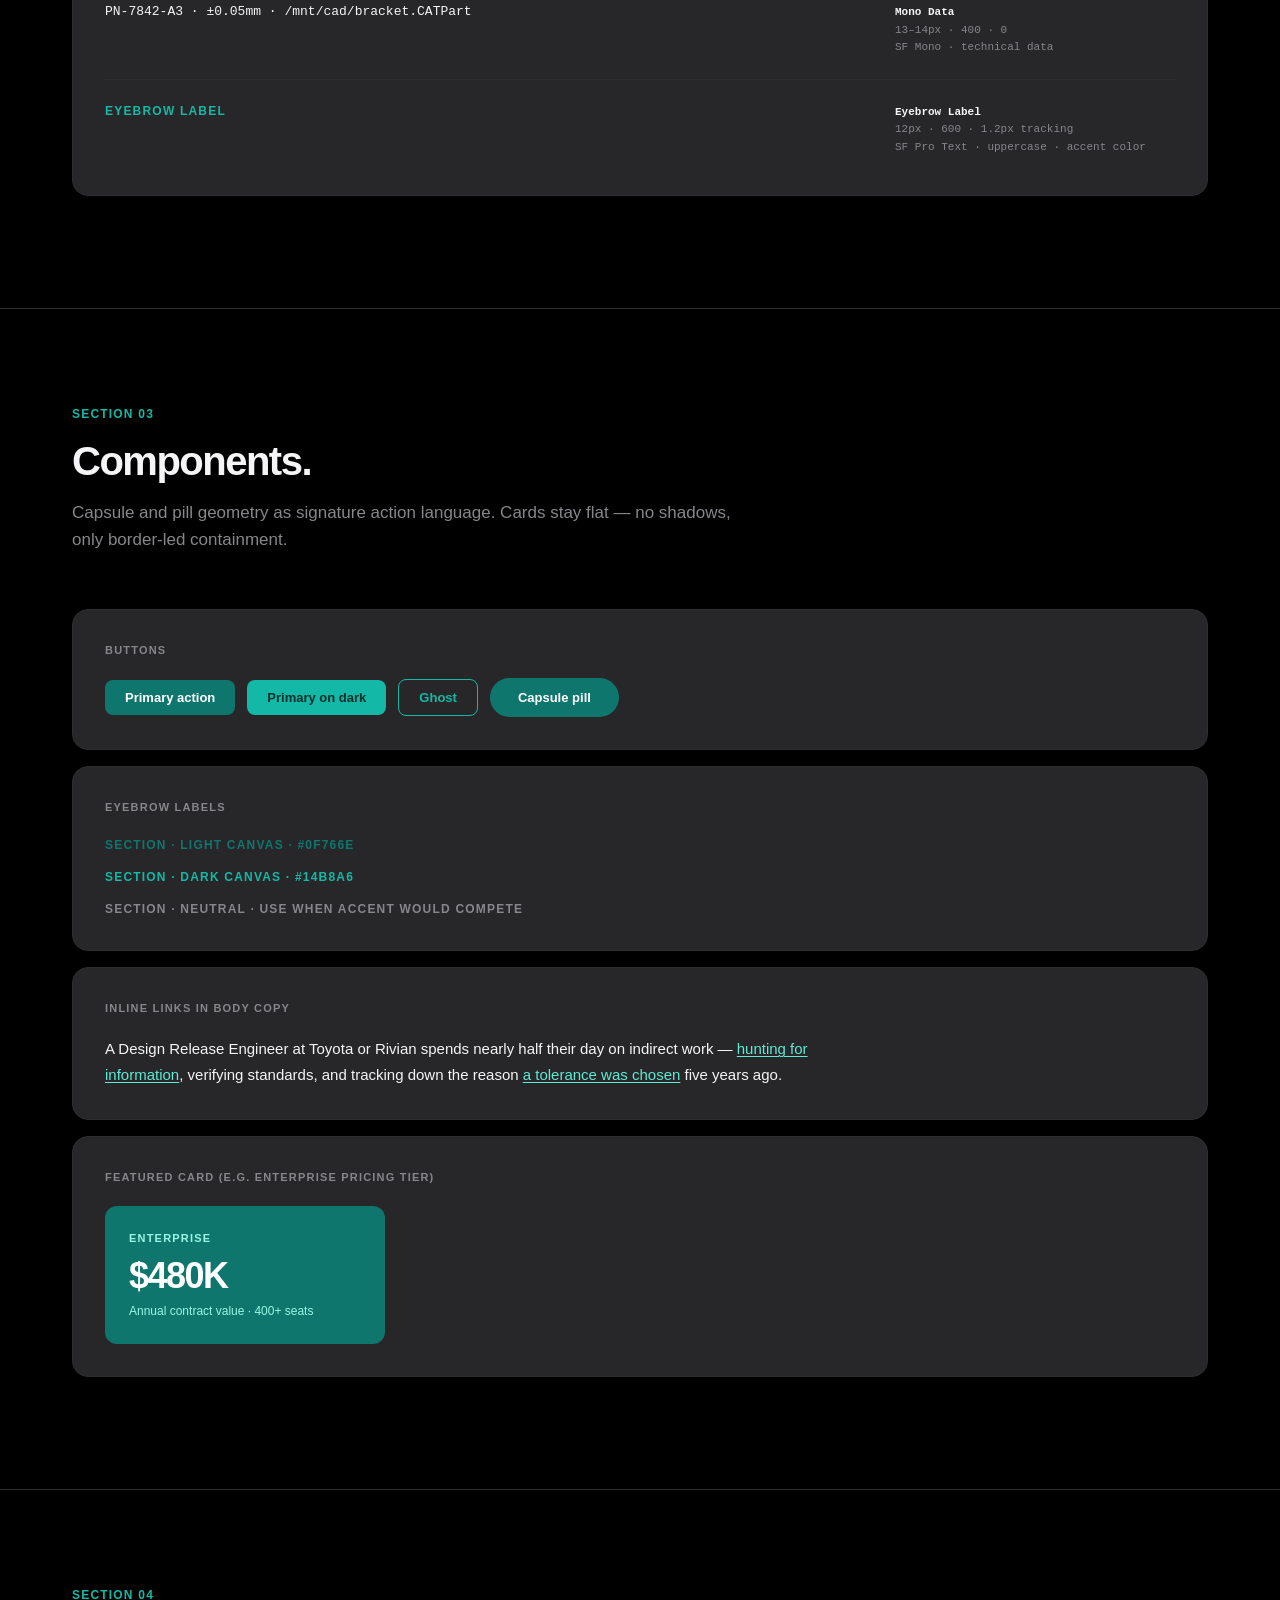
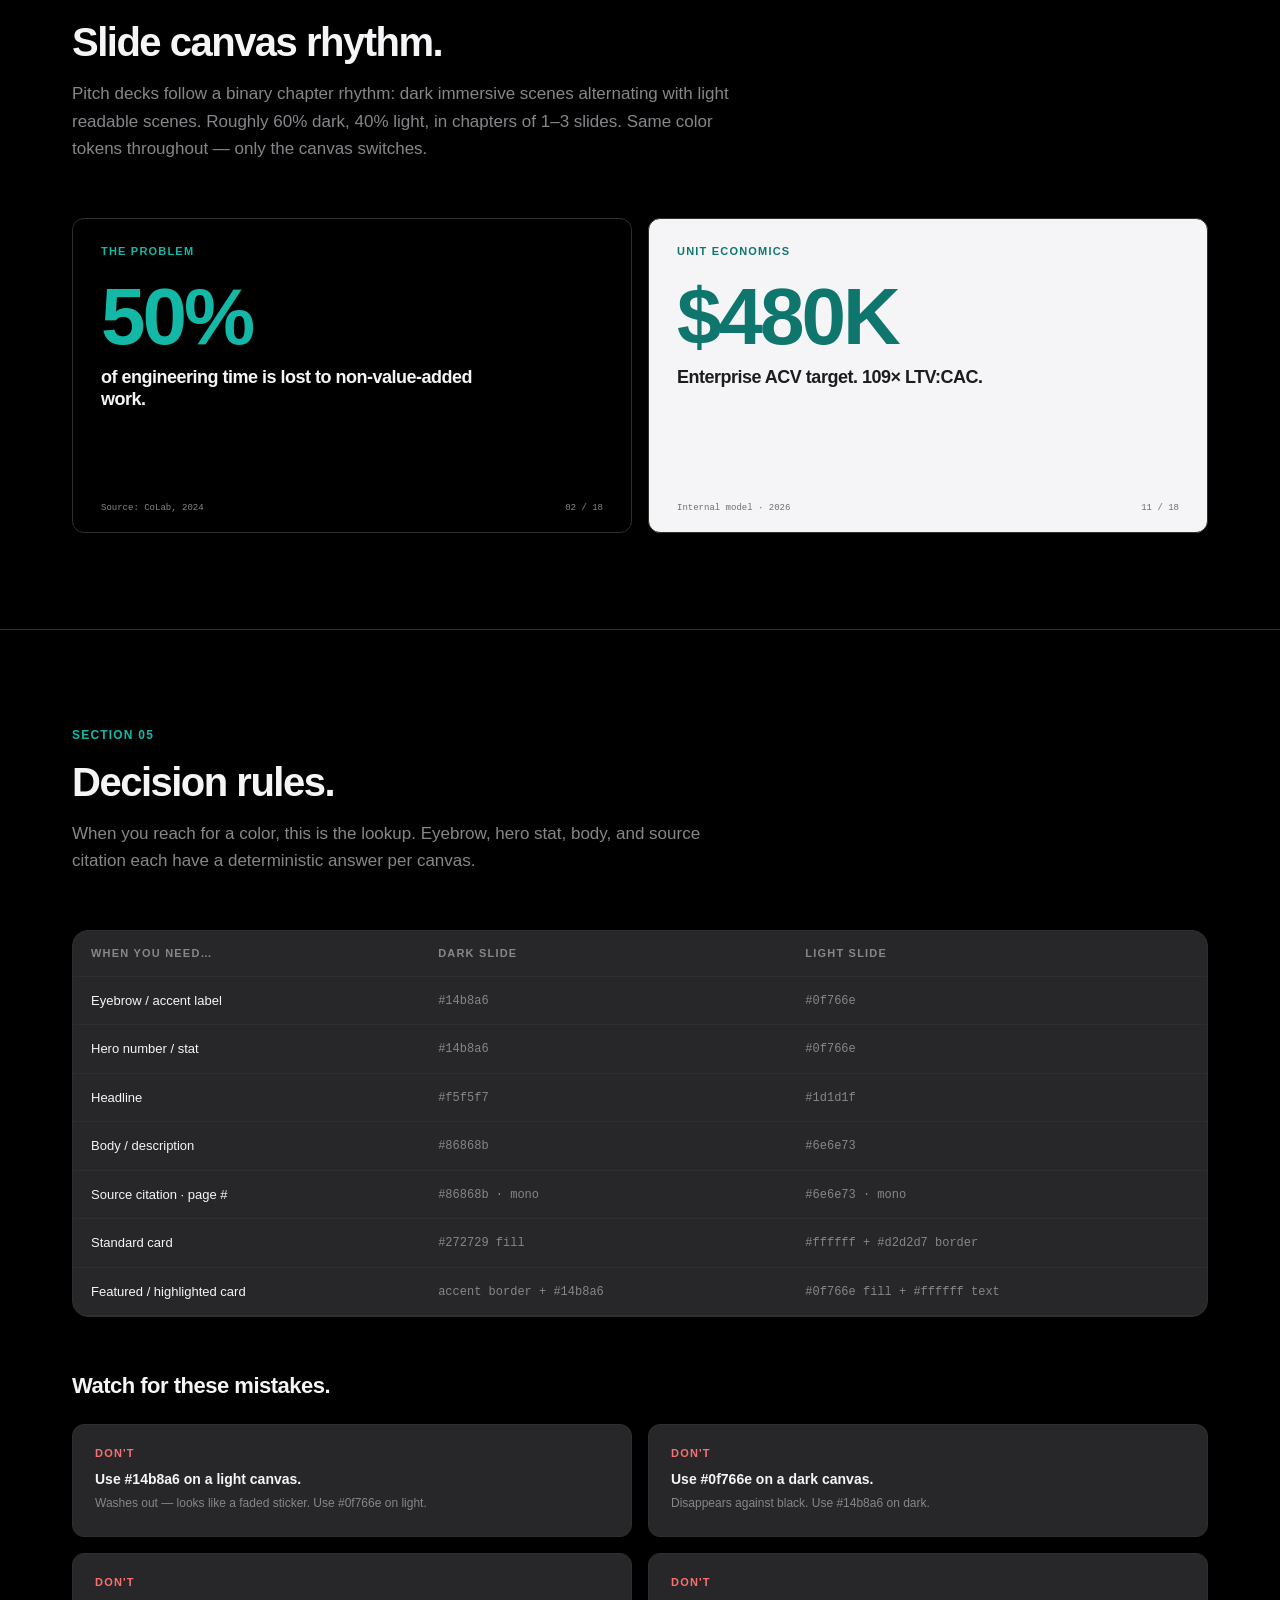
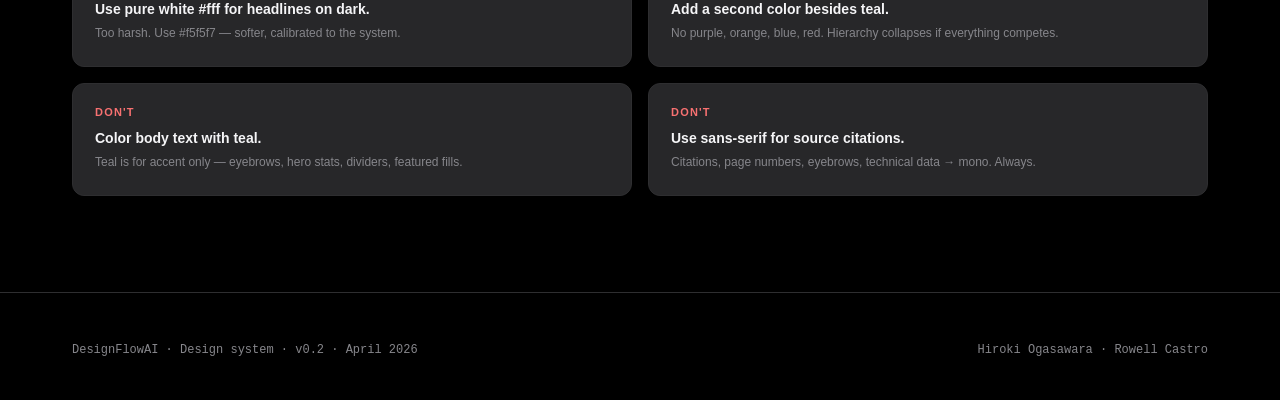
==== commit d8eed704: "Update design.html" ====
--- a/design.html
+++ b/design.html
@@ -192,10 +192,10 @@
      SECTION HEADERS
      ============================================================ */
   .eyebrow {
-    font-family: var(--font-mono);
-    font-size: 11px;
-    font-weight: 600;
-    letter-spacing: 1.5px;
+    font-family: var(--font-text);
+    font-size: 12px;
+    font-weight: 600;
+    letter-spacing: 1.2px;
     text-transform: uppercase;
     color: var(--accent);
     margin-bottom: 16px;
@@ -300,10 +300,10 @@
   }
 
   .swatch-group-label {
-    font-family: var(--font-mono);
-    font-size: 10px;
-    font-weight: 600;
-    letter-spacing: 1.5px;
+    font-family: var(--font-text);
+    font-size: 11px;
+    font-weight: 600;
+    letter-spacing: 1.2px;
     color: var(--text-secondary);
     text-transform: uppercase;
     margin: 32px 0 14px;
@@ -351,10 +351,10 @@
     margin-bottom: 16px;
   }
   .demo-label {
-    font-family: var(--font-mono);
-    font-size: 10px;
-    font-weight: 600;
-    letter-spacing: 1.5px;
+    font-family: var(--font-text);
+    font-size: 11px;
+    font-weight: 600;
+    letter-spacing: 1.2px;
     color: var(--text-secondary);
     text-transform: uppercase;
     margin-bottom: 20px;
@@ -400,10 +400,10 @@
 
   /* Eyebrow examples */
   .eyebrow-demo {
-    font-family: var(--font-mono);
-    font-size: 11px;
-    font-weight: 600;
-    letter-spacing: 1.5px;
+    font-family: var(--font-text);
+    font-size: 12px;
+    font-weight: 600;
+    letter-spacing: 1.2px;
     text-transform: uppercase;
   }
 
@@ -426,10 +426,10 @@
     padding: 24px;
   }
   .feature-card .feature-card-label {
-    font-family: var(--font-mono);
-    font-size: 10px;
-    font-weight: 600;
-    letter-spacing: 1.5px;
+    font-family: var(--font-text);
+    font-size: 11px;
+    font-weight: 600;
+    letter-spacing: 1.2px;
     color: var(--teal-tint);
     margin-bottom: 12px;
     text-transform: uppercase;
@@ -466,10 +466,10 @@
   .slide-dark { background: var(--black); }
   .slide-light { background: var(--pale); }
   .slide-eyebrow {
-    font-family: var(--font-mono);
-    font-size: 10px;
-    font-weight: 600;
-    letter-spacing: 1.5px;
+    font-family: var(--font-text);
+    font-size: 11px;
+    font-weight: 600;
+    letter-spacing: 1.2px;
     text-transform: uppercase;
   }
   .slide-dark .slide-eyebrow { color: var(--teal-high); }
@@ -526,10 +526,10 @@
     border-bottom: 0.5px solid var(--border-soft);
   }
   .rules-table th {
-    font-family: var(--font-mono);
-    font-size: 10px;
-    font-weight: 600;
-    letter-spacing: 1.5px;
+    font-family: var(--font-text);
+    font-size: 11px;
+    font-weight: 600;
+    letter-spacing: 1.2px;
     text-transform: uppercase;
     color: var(--text-secondary);
   }
@@ -557,10 +557,10 @@
     padding: 20px 22px;
   }
   .rule-card .rule-tag {
-    font-family: var(--font-mono);
-    font-size: 10px;
-    font-weight: 600;
-    letter-spacing: 1.5px;
+    font-family: var(--font-text);
+    font-size: 11px;
+    font-weight: 600;
+    letter-spacing: 1.2px;
     text-transform: uppercase;
     margin-bottom: 8px;
   }
@@ -820,8 +820,8 @@
         </div>
 
         <div class="type-row">
-          <div class="type-sample mono" style="font-size: 11px; font-weight: 600; letter-spacing: 1.5px; text-transform: uppercase; color: var(--accent);">EYEBROW LABEL</div>
-          <div class="type-meta"><strong>Eyebrow Label</strong><br>11px · 600 · 1.5px tracking<br>SF Mono · uppercase · accent color</div>
+          <div class="type-sample text-family" style="font-size: 12px; font-weight: 600; letter-spacing: 1.2px; text-transform: uppercase; color: var(--accent);">Eyebrow label</div>
+          <div class="type-meta"><strong>Eyebrow Label</strong><br>12px · 600 · 1.2px tracking<br>SF Pro Text · uppercase · accent color</div>
         </div>
 
       </div>
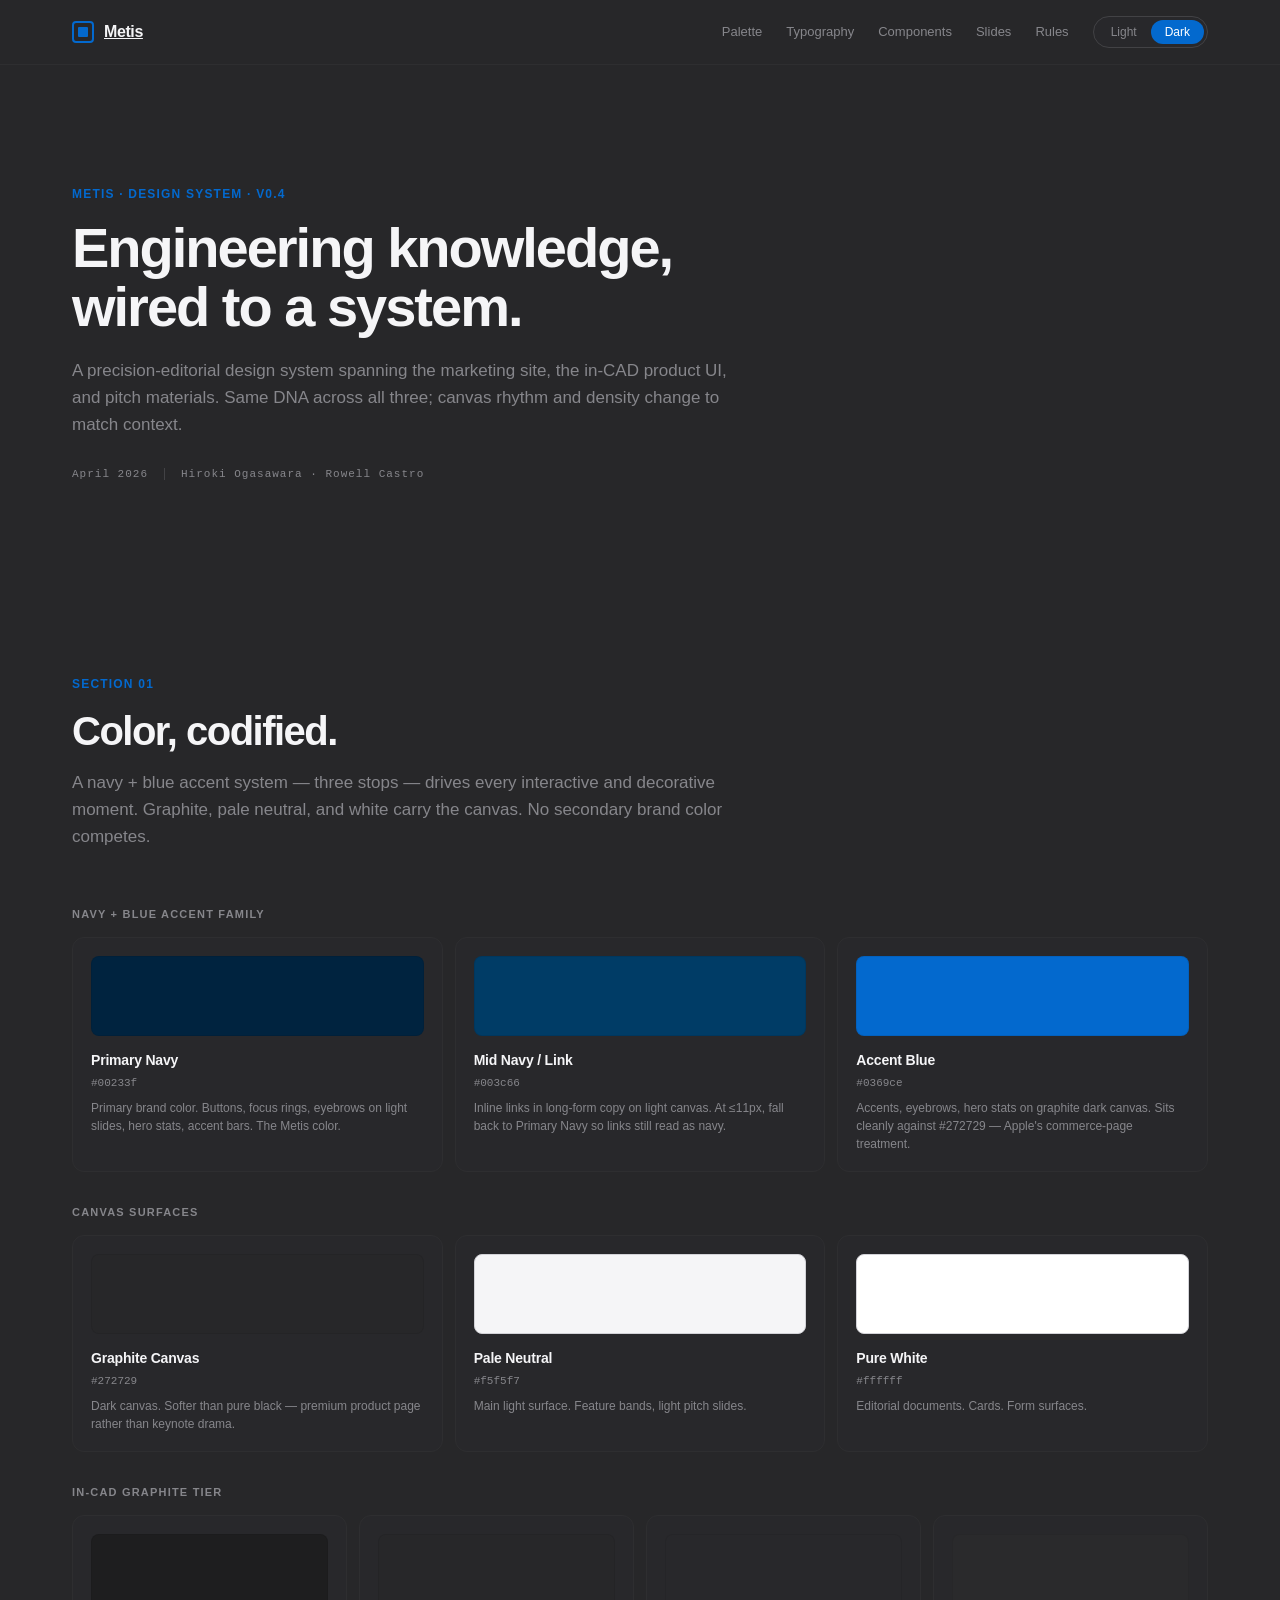
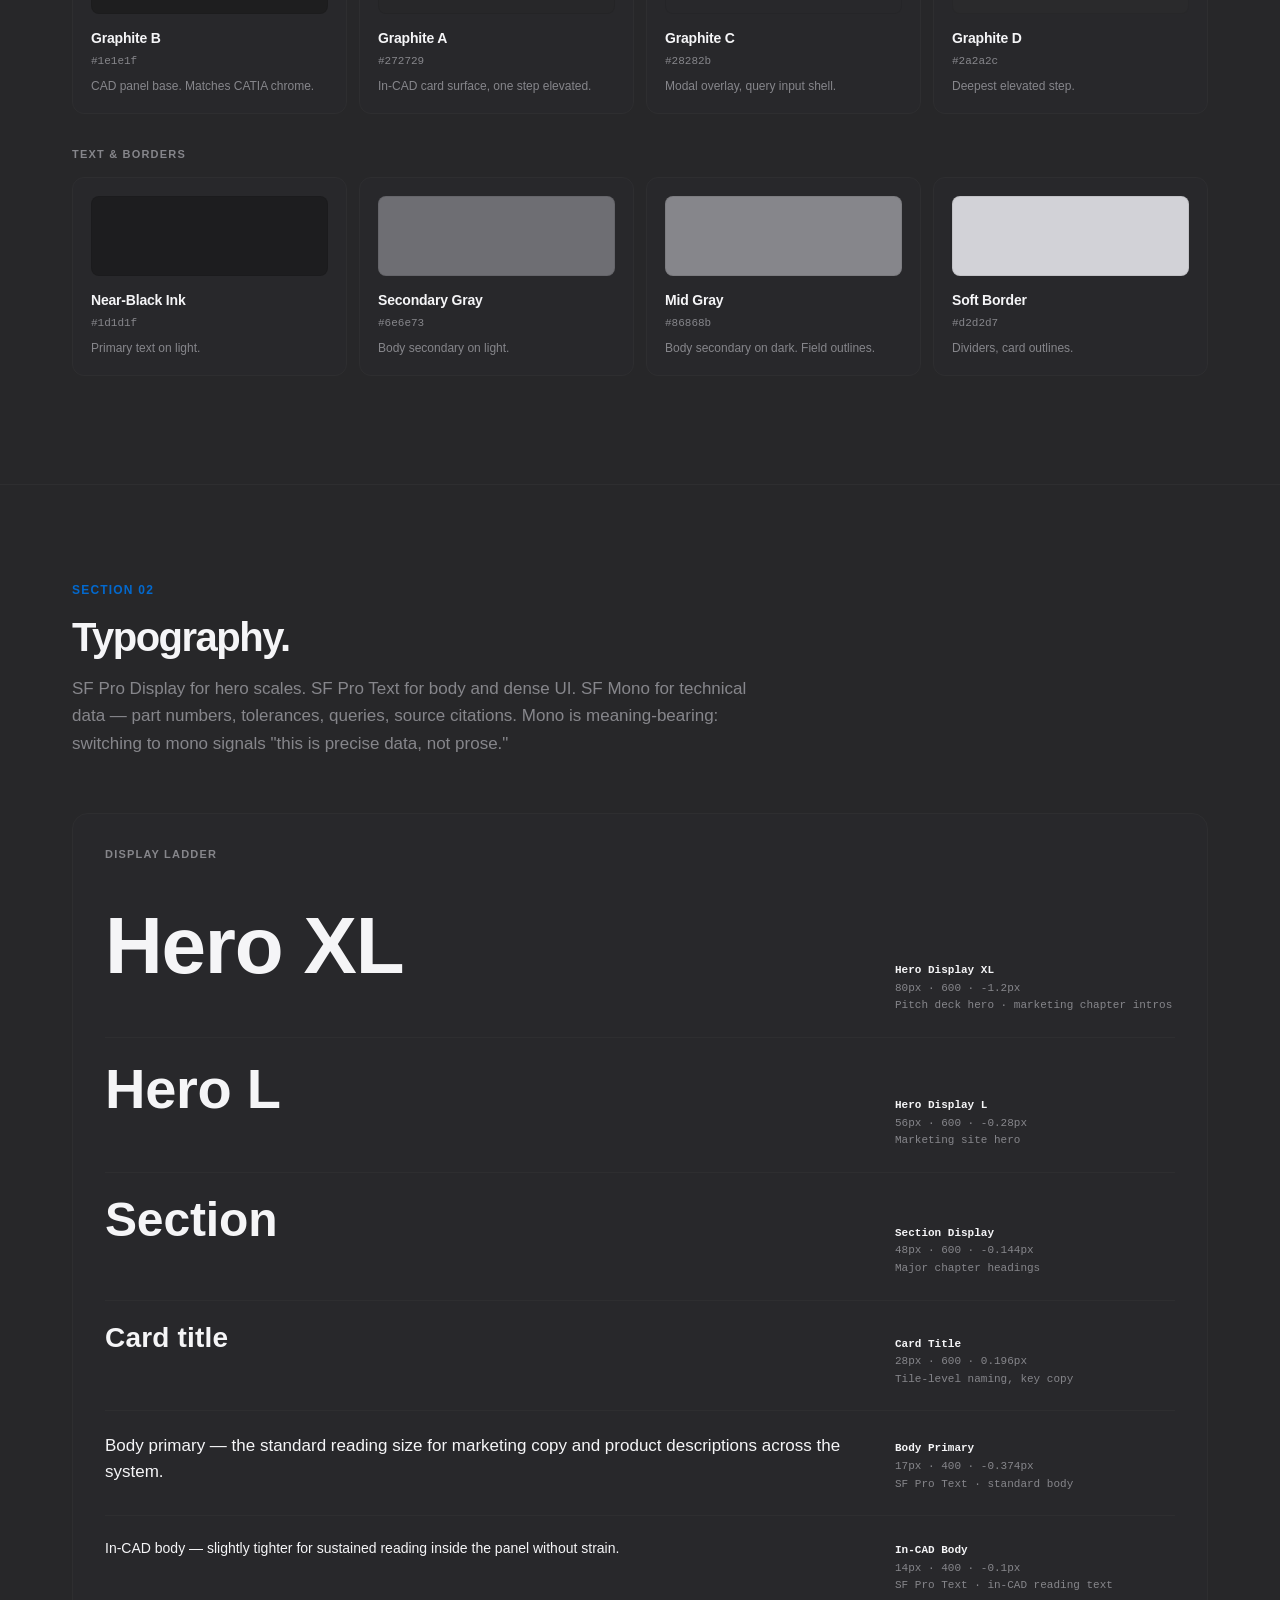
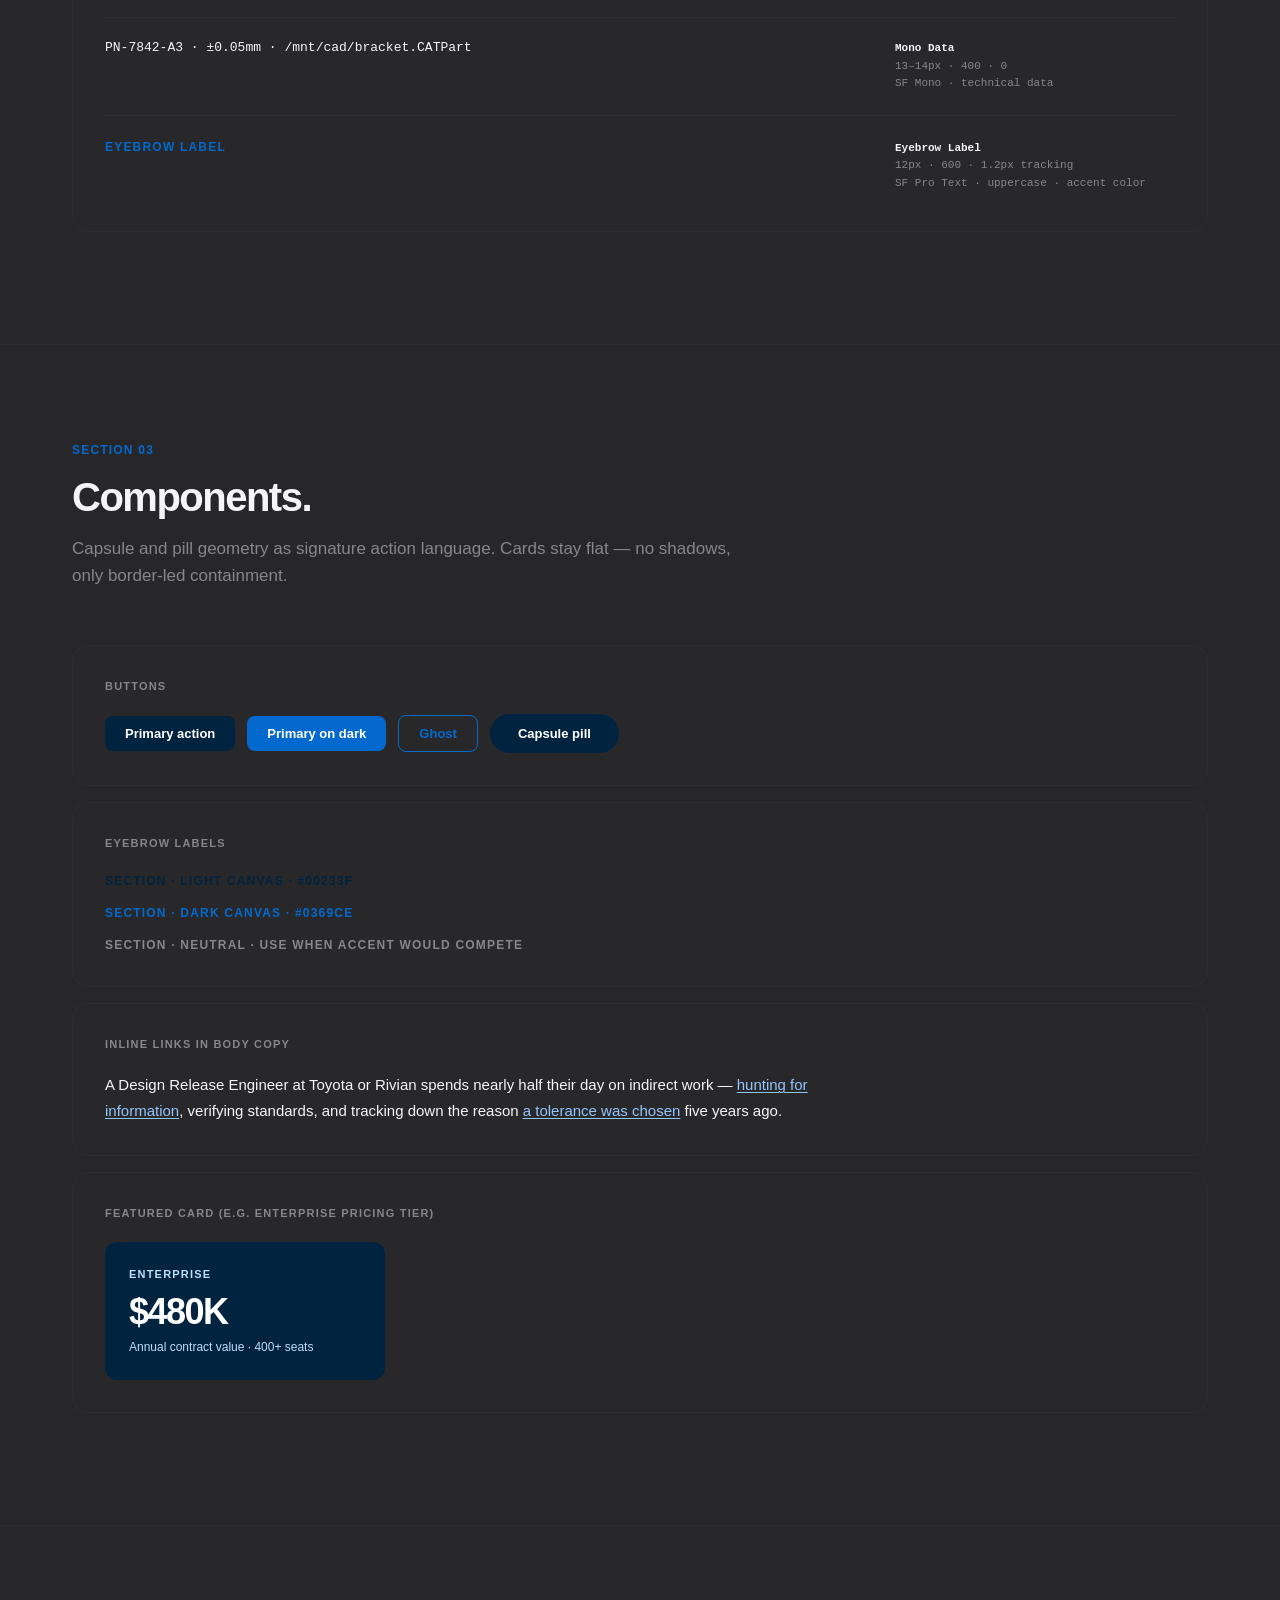
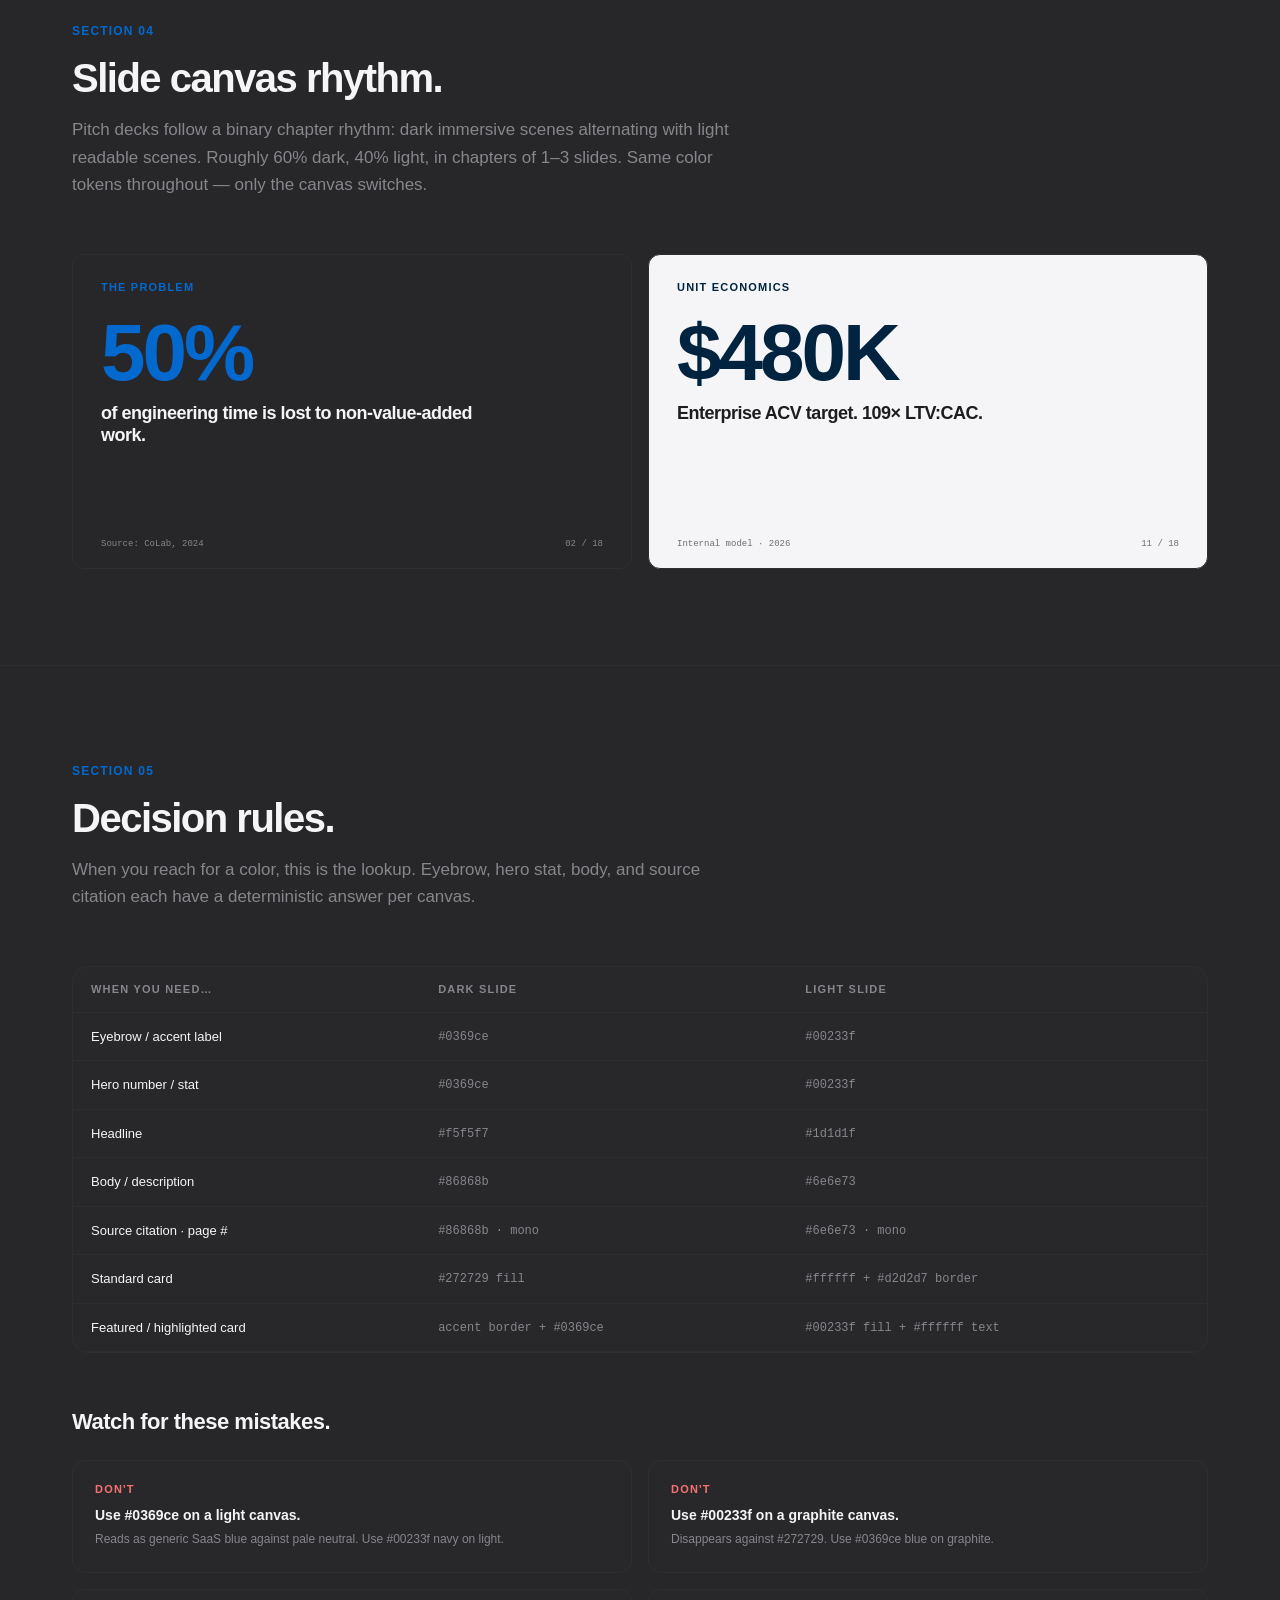
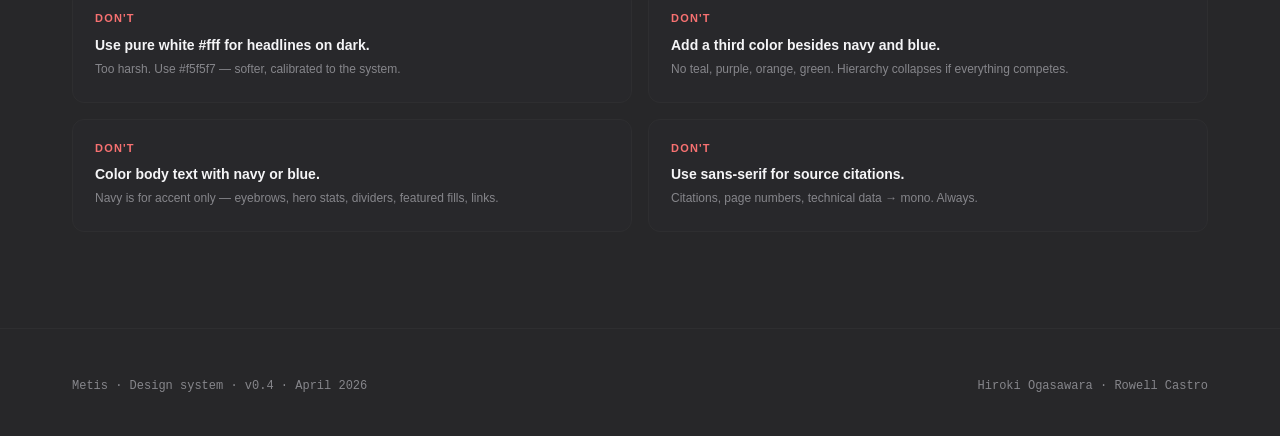
==== commit 64cb1e3d: "metis" ====
--- a/design.html
+++ b/design.html
@@ -3,20 +3,20 @@
 <head>
 <meta charset="UTF-8" />
 <meta name="viewport" content="width=device-width, initial-scale=1.0" />
-<title>DesignFlowAI — Design System</title>
-<meta name="description" content="DesignFlowAI design system v0.2 — color, typography, components." />
+<title>Metis — Design System</title>
+<meta name="description" content="Metis design system v0.4 — color, typography, components." />
 <style>
   /* ============================================================
      DESIGN TOKENS — all colors, fonts, surfaces in one place
      ============================================================ */
   :root {
-    /* Teal accent family (locked April 2026) */
-    --teal-primary: #0f766e;
-    --teal-link:    #134e4a;
-    --teal-high:    #14b8a6;
-    --teal-deep:    #042f2c;  /* text on bright teal fills */
-    --teal-tint:    #99f6e4;  /* sub-text on teal fills (dark mode) */
-    --teal-tint-2:  #5eead4;  /* sub-text on teal fills (lighter) */
+    /* Navy + blue accent family (locked April 2026, v0.4) */
+    --navy-primary: #00233f;  /* primary brand color, light canvas */
+    --navy-link:    #003c66;  /* inline links on light, slightly lifted */
+    --blue-accent:  #0369ce;  /* accent on graphite dark canvas */
+    --blue-deep:    #ffffff;  /* text on blue fills */
+    --blue-tint:    #bfdbfe;  /* sub-text on navy/blue fills */
+    --blue-tint-2:  #93c5fd;  /* sub-text on navy fills, lighter */
 
     /* Surfaces */
     --black:     #000000;
@@ -52,14 +52,14 @@
      Variables flip; everything else cascades automatically.
      ============================================================ */
   :root {
-    --bg:          var(--black);
-    --bg-card:     var(--graphite-a);
-    --bg-elevated: var(--graphite-c);
+    --bg:          var(--graphite-a);
+    --bg-card:     var(--graphite-c);
+    --bg-elevated: var(--graphite-d);
     --text-primary:   var(--pale);
     --text-secondary: var(--gray-3);
     --text-tertiary:  #555555;
-    --accent:      var(--teal-high);
-    --accent-deep: var(--teal-deep);
+    --accent:      var(--blue-accent);
+    --accent-deep: var(--white);
     --border:      var(--gray-5);
     --border-soft: #2e2e30;
   }
@@ -70,7 +70,7 @@
     --text-primary:   var(--ink);
     --text-secondary: var(--gray-2);
     --text-tertiary:  #9a9a9f;
-    --accent:      var(--teal-primary);
+    --accent:      var(--navy-primary);
     --accent-deep: var(--white);
     --border:      var(--gray-4);
     --border-soft: #e5e5ea;
@@ -379,12 +379,12 @@
   }
   .btn:active { transform: scale(0.98); }
   .btn-primary {
-    background: var(--teal-primary);
+    background: var(--navy-primary);
     color: var(--white);
   }
   .btn-primary-dark {
-    background: var(--teal-high);
-    color: var(--teal-deep);
+    background: var(--blue-accent);
+    color: var(--blue-deep);
   }
   .btn-ghost {
     background: transparent;
@@ -392,7 +392,7 @@
     border: 1px solid var(--accent);
   }
   .btn-pill {
-    background: var(--teal-primary);
+    background: var(--navy-primary);
     color: var(--white);
     border-radius: 999px;
     padding: 12px 28px;
@@ -409,18 +409,18 @@
 
   /* Link examples */
   .link-demo {
-    color: var(--teal-link);
+    color: var(--navy-link);
     text-decoration: underline;
     text-decoration-thickness: 1px;
     text-underline-offset: 2px;
   }
   :root[data-theme="dark"] .link-demo {
-    color: var(--teal-tint-2);
+    color: var(--blue-tint-2);
   }
 
   /* Featured card */
   .feature-card {
-    background: var(--teal-primary);
+    background: var(--navy-primary);
     color: var(--white);
     border-radius: 12px;
     padding: 24px;
@@ -430,7 +430,7 @@
     font-size: 11px;
     font-weight: 600;
     letter-spacing: 1.2px;
-    color: var(--teal-tint);
+    color: var(--blue-tint);
     margin-bottom: 12px;
     text-transform: uppercase;
   }
@@ -444,7 +444,7 @@
   }
   .feature-card .feature-card-sub {
     font-size: 12px;
-    color: var(--teal-tint);
+    color: var(--blue-tint);
   }
 
   /* ============================================================
@@ -463,7 +463,7 @@
     box-sizing: border-box;
     border: 0.5px solid var(--border-soft);
   }
-  .slide-dark { background: var(--black); }
+  .slide-dark { background: var(--graphite-a); }
   .slide-light { background: var(--pale); }
   .slide-eyebrow {
     font-family: var(--font-text);
@@ -472,8 +472,8 @@
     letter-spacing: 1.2px;
     text-transform: uppercase;
   }
-  .slide-dark .slide-eyebrow { color: var(--teal-high); }
-  .slide-light .slide-eyebrow { color: var(--teal-primary); }
+  .slide-dark .slide-eyebrow { color: var(--blue-accent); }
+  .slide-light .slide-eyebrow { color: var(--navy-primary); }
   .slide-stat {
     font-family: var(--font-display);
     font-size: 80px;
@@ -482,8 +482,8 @@
     line-height: 1;
     margin: 18px 0 0;
   }
-  .slide-dark .slide-stat { color: var(--teal-high); }
-  .slide-light .slide-stat { color: var(--teal-primary); }
+  .slide-dark .slide-stat { color: var(--blue-accent); }
+  .slide-light .slide-stat { color: var(--navy-primary); }
   .slide-headline {
     font-family: var(--font-display);
     font-size: 18px;
@@ -564,8 +564,8 @@
     text-transform: uppercase;
     margin-bottom: 8px;
   }
-  .rule-card.do .rule-tag { color: var(--teal-primary); }
-  :root[data-theme="dark"] .rule-card.do .rule-tag { color: var(--teal-high); }
+  .rule-card.do .rule-tag { color: var(--navy-primary); }
+  :root[data-theme="dark"] .rule-card.do .rule-tag { color: var(--blue-accent); }
   .rule-card.dont .rule-tag { color: #dc2626; }
   :root[data-theme="dark"] .rule-card.dont .rule-tag { color: #f87171; }
   .rule-card p {
@@ -625,7 +625,7 @@
   <div class="nav-inner">
     <a href="#" class="brand">
       <span class="brand-mark"></span>
-      <span>DesignFlowAI</span>
+      <span>Metis</span>
     </a>
     <div class="nav-links">
       <a href="#palette" class="nav-link">Palette</a>
@@ -646,7 +646,7 @@
      ========================================================= -->
 <header class="hero">
   <div class="container">
-    <div class="eyebrow">DesignFlowAI · Design system · v0.2</div>
+    <div class="eyebrow">Metis · Design system · v0.4</div>
     <h1>Engineering knowledge,<br />wired to a system.</h1>
     <p class="lede">A precision-editorial design system spanning the marketing site, the in-CAD product UI, and pitch materials. Same DNA across all three; canvas rhythm and density change to match context.</p>
     <div class="hero-meta">
@@ -664,37 +664,37 @@
   <div class="container">
     <div class="eyebrow">Section 01</div>
     <h2>Color, codified.</h2>
-    <p class="lede" style="margin-bottom: 56px;">A single teal accent family — three stops — drives every interactive and decorative moment. Black, pale neutral, and white carry the canvas. No secondary brand color competes.</p>
-
-    <div class="swatch-group-label">Teal accent family</div>
+    <p class="lede" style="margin-bottom: 56px;">A navy + blue accent system — three stops — drives every interactive and decorative moment. Graphite, pale neutral, and white carry the canvas. No secondary brand color competes.</p>
+
+    <div class="swatch-group-label">Navy + blue accent family</div>
     <div class="swatch-grid">
       <div class="swatch">
-        <div class="swatch-color" style="background: #0f766e;"></div>
-        <div class="swatch-name">DesignFlow Teal</div>
-        <div class="swatch-hex">#0f766e</div>
-        <div class="swatch-role">Primary action fill. Buttons, focus rings, eyebrows on light slides, accent bars.</div>
-      </div>
-      <div class="swatch">
-        <div class="swatch-color" style="background: #134e4a;"></div>
-        <div class="swatch-name">Body Link Teal</div>
-        <div class="swatch-hex">#134e4a</div>
-        <div class="swatch-role">Inline links in long-form copy on light canvas. At ≤11px, fall back to DesignFlow Teal.</div>
-      </div>
-      <div class="swatch">
-        <div class="swatch-color" style="background: #14b8a6;"></div>
-        <div class="swatch-name">High-Luminance Teal</div>
-        <div class="swatch-hex">#14b8a6</div>
-        <div class="swatch-role">Accents, eyebrows, hero stats on dark canvas. Calmer than a brighter pastel — reads as serious infrastructure.</div>
+        <div class="swatch-color" style="background: #00233f;"></div>
+        <div class="swatch-name">Primary Navy</div>
+        <div class="swatch-hex">#00233f</div>
+        <div class="swatch-role">Primary brand color. Buttons, focus rings, eyebrows on light slides, hero stats, accent bars. The Metis color.</div>
+      </div>
+      <div class="swatch">
+        <div class="swatch-color" style="background: #003c66;"></div>
+        <div class="swatch-name">Mid Navy / Link</div>
+        <div class="swatch-hex">#003c66</div>
+        <div class="swatch-role">Inline links in long-form copy on light canvas. At ≤11px, fall back to Primary Navy so links still read as navy.</div>
+      </div>
+      <div class="swatch">
+        <div class="swatch-color" style="background: #0369ce;"></div>
+        <div class="swatch-name">Accent Blue</div>
+        <div class="swatch-hex">#0369ce</div>
+        <div class="swatch-role">Accents, eyebrows, hero stats on graphite dark canvas. Sits cleanly against #272729 — Apple's commerce-page treatment.</div>
       </div>
     </div>
 
     <div class="swatch-group-label">Canvas surfaces</div>
     <div class="swatch-grid">
       <div class="swatch">
-        <div class="swatch-color" style="background: #000000;"></div>
-        <div class="swatch-name">Absolute Black</div>
-        <div class="swatch-hex">#000000</div>
-        <div class="swatch-role">Immersive hero canvases. Dark pitch slides. In-CAD anchors.</div>
+        <div class="swatch-color" style="background: #272729;"></div>
+        <div class="swatch-name">Graphite Canvas</div>
+        <div class="swatch-hex">#272729</div>
+        <div class="swatch-role">Dark canvas. Softer than pure black — premium product page rather than keynote drama.</div>
       </div>
       <div class="swatch">
         <div class="swatch-color" style="background: #f5f5f7; border: 0.5px solid #d2d2d7;"></div>
@@ -852,8 +852,8 @@
     <div class="demo-card">
       <div class="demo-label">Eyebrow labels</div>
       <div style="display: flex; flex-direction: column; gap: 14px;">
-        <div class="eyebrow-demo" style="color: var(--teal-primary);">SECTION · LIGHT CANVAS · #0F766E</div>
-        <div class="eyebrow-demo" style="color: var(--teal-high);">SECTION · DARK CANVAS · #14B8A6</div>
+        <div class="eyebrow-demo" style="color: var(--navy-primary);">SECTION · LIGHT CANVAS · #00233F</div>
+        <div class="eyebrow-demo" style="color: var(--blue-accent);">SECTION · DARK CANVAS · #0369CE</div>
         <div class="eyebrow-demo" style="color: var(--text-secondary);">SECTION · NEUTRAL · USE WHEN ACCENT WOULD COMPETE</div>
       </div>
     </div>
@@ -926,13 +926,13 @@
           </tr>
         </thead>
         <tbody>
-          <tr><td>Eyebrow / accent label</td><td class="mono-cell">#14b8a6</td><td class="mono-cell">#0f766e</td></tr>
-          <tr><td>Hero number / stat</td><td class="mono-cell">#14b8a6</td><td class="mono-cell">#0f766e</td></tr>
+          <tr><td>Eyebrow / accent label</td><td class="mono-cell">#0369ce</td><td class="mono-cell">#00233f</td></tr>
+          <tr><td>Hero number / stat</td><td class="mono-cell">#0369ce</td><td class="mono-cell">#00233f</td></tr>
           <tr><td>Headline</td><td class="mono-cell">#f5f5f7</td><td class="mono-cell">#1d1d1f</td></tr>
           <tr><td>Body / description</td><td class="mono-cell">#86868b</td><td class="mono-cell">#6e6e73</td></tr>
           <tr><td>Source citation · page #</td><td class="mono-cell">#86868b · mono</td><td class="mono-cell">#6e6e73 · mono</td></tr>
           <tr><td>Standard card</td><td class="mono-cell">#272729 fill</td><td class="mono-cell">#ffffff + #d2d2d7 border</td></tr>
-          <tr><td>Featured / highlighted card</td><td class="mono-cell">accent border + #14b8a6</td><td class="mono-cell">#0f766e fill + #ffffff text</td></tr>
+          <tr><td>Featured / highlighted card</td><td class="mono-cell">accent border + #0369ce</td><td class="mono-cell">#00233f fill + #ffffff text</td></tr>
         </tbody>
       </table>
     </div>
@@ -941,13 +941,13 @@
     <div class="rules-grid">
       <div class="rule-card dont">
         <div class="rule-tag">Don't</div>
-        <p>Use #14b8a6 on a light canvas.</p>
-        <p class="rule-detail">Washes out — looks like a faded sticker. Use #0f766e on light.</p>
+        <p>Use #0369ce on a light canvas.</p>
+        <p class="rule-detail">Reads as generic SaaS blue against pale neutral. Use #00233f navy on light.</p>
       </div>
       <div class="rule-card dont">
         <div class="rule-tag">Don't</div>
-        <p>Use #0f766e on a dark canvas.</p>
-        <p class="rule-detail">Disappears against black. Use #14b8a6 on dark.</p>
+        <p>Use #00233f on a graphite canvas.</p>
+        <p class="rule-detail">Disappears against #272729. Use #0369ce blue on graphite.</p>
       </div>
       <div class="rule-card dont">
         <div class="rule-tag">Don't</div>
@@ -956,18 +956,18 @@
       </div>
       <div class="rule-card dont">
         <div class="rule-tag">Don't</div>
-        <p>Add a second color besides teal.</p>
-        <p class="rule-detail">No purple, orange, blue, red. Hierarchy collapses if everything competes.</p>
+        <p>Add a third color besides navy and blue.</p>
+        <p class="rule-detail">No teal, purple, orange, green. Hierarchy collapses if everything competes.</p>
       </div>
       <div class="rule-card dont">
         <div class="rule-tag">Don't</div>
-        <p>Color body text with teal.</p>
-        <p class="rule-detail">Teal is for accent only — eyebrows, hero stats, dividers, featured fills.</p>
+        <p>Color body text with navy or blue.</p>
+        <p class="rule-detail">Navy is for accent only — eyebrows, hero stats, dividers, featured fills, links.</p>
       </div>
       <div class="rule-card dont">
         <div class="rule-tag">Don't</div>
         <p>Use sans-serif for source citations.</p>
-        <p class="rule-detail">Citations, page numbers, eyebrows, technical data → mono. Always.</p>
+        <p class="rule-detail">Citations, page numbers, technical data → mono. Always.</p>
       </div>
     </div>
 
@@ -980,7 +980,7 @@
 <footer>
   <div class="container">
     <div class="footer-row">
-      <span>DesignFlowAI · Design system · v0.2 · April 2026</span>
+      <span>Metis · Design system · v0.4 · April 2026</span>
       <span>Hiroki Ogasawara · Rowell Castro</span>
     </div>
   </div>
